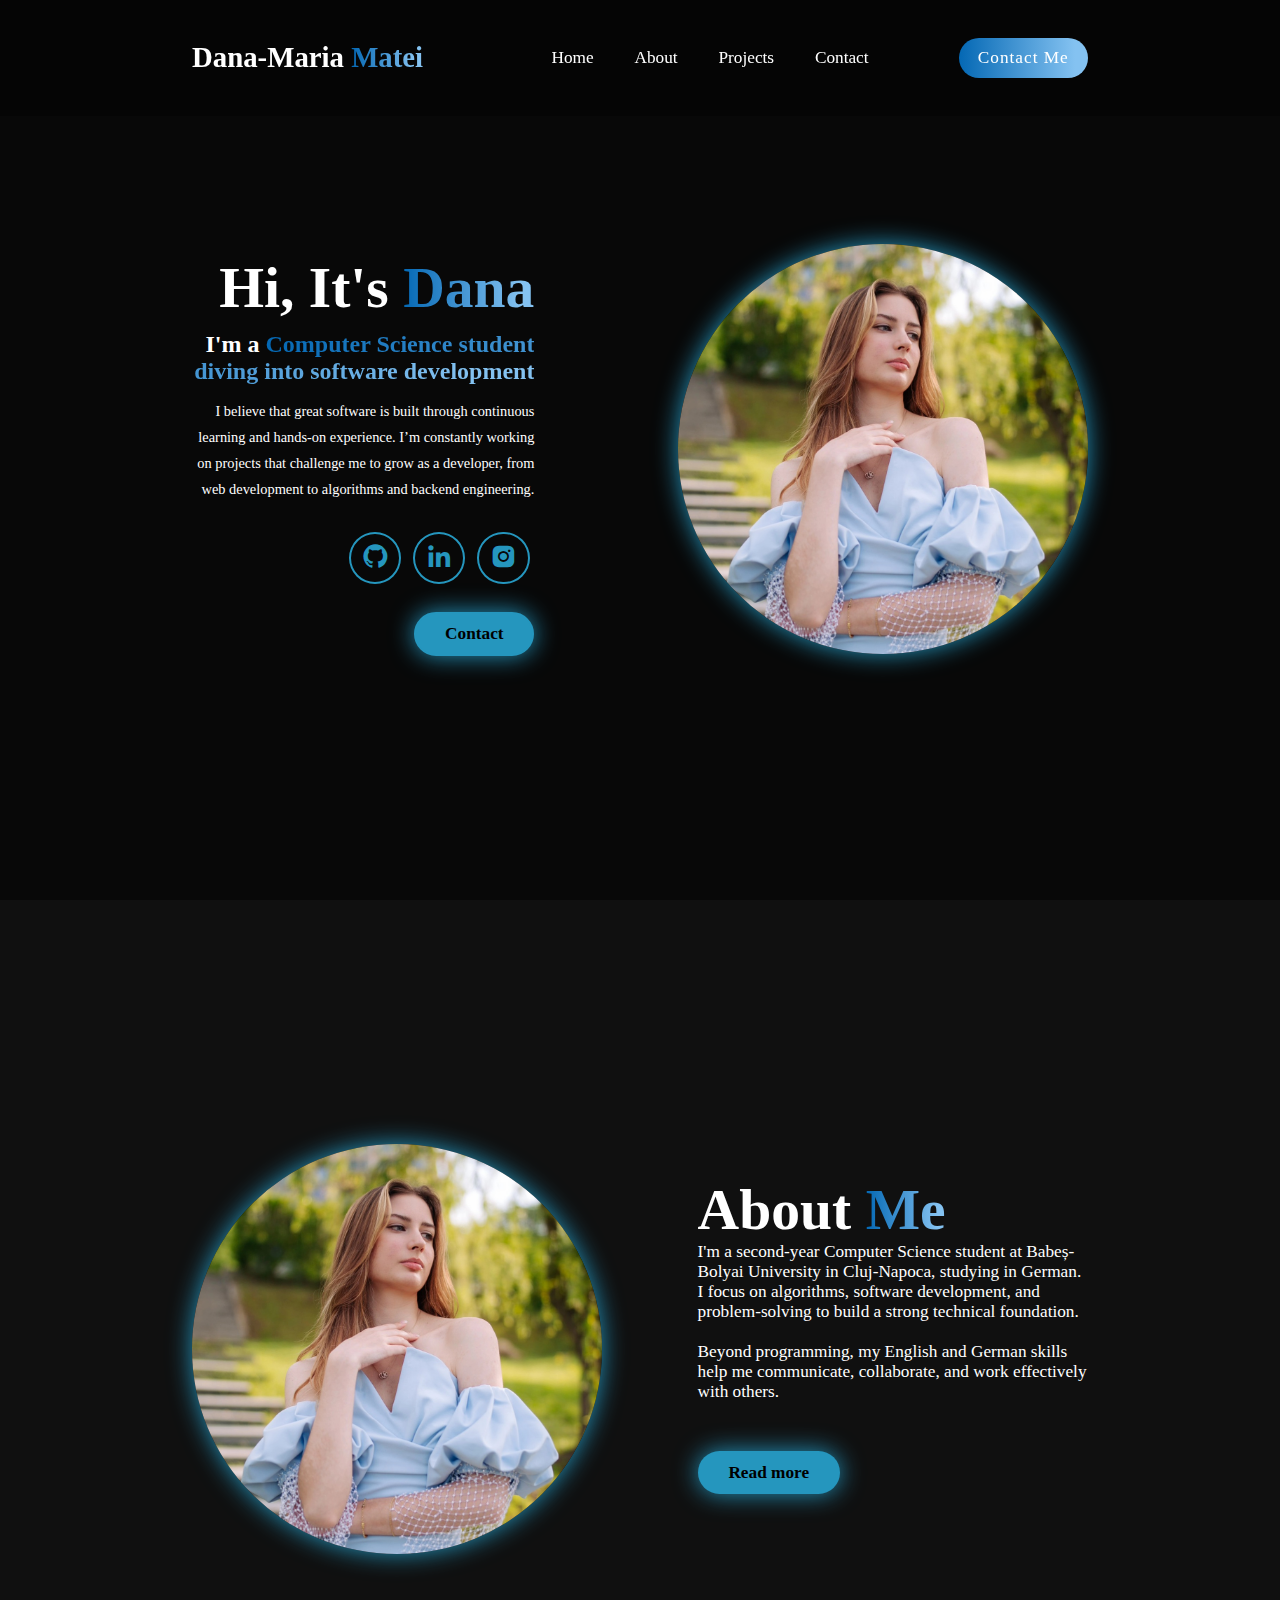
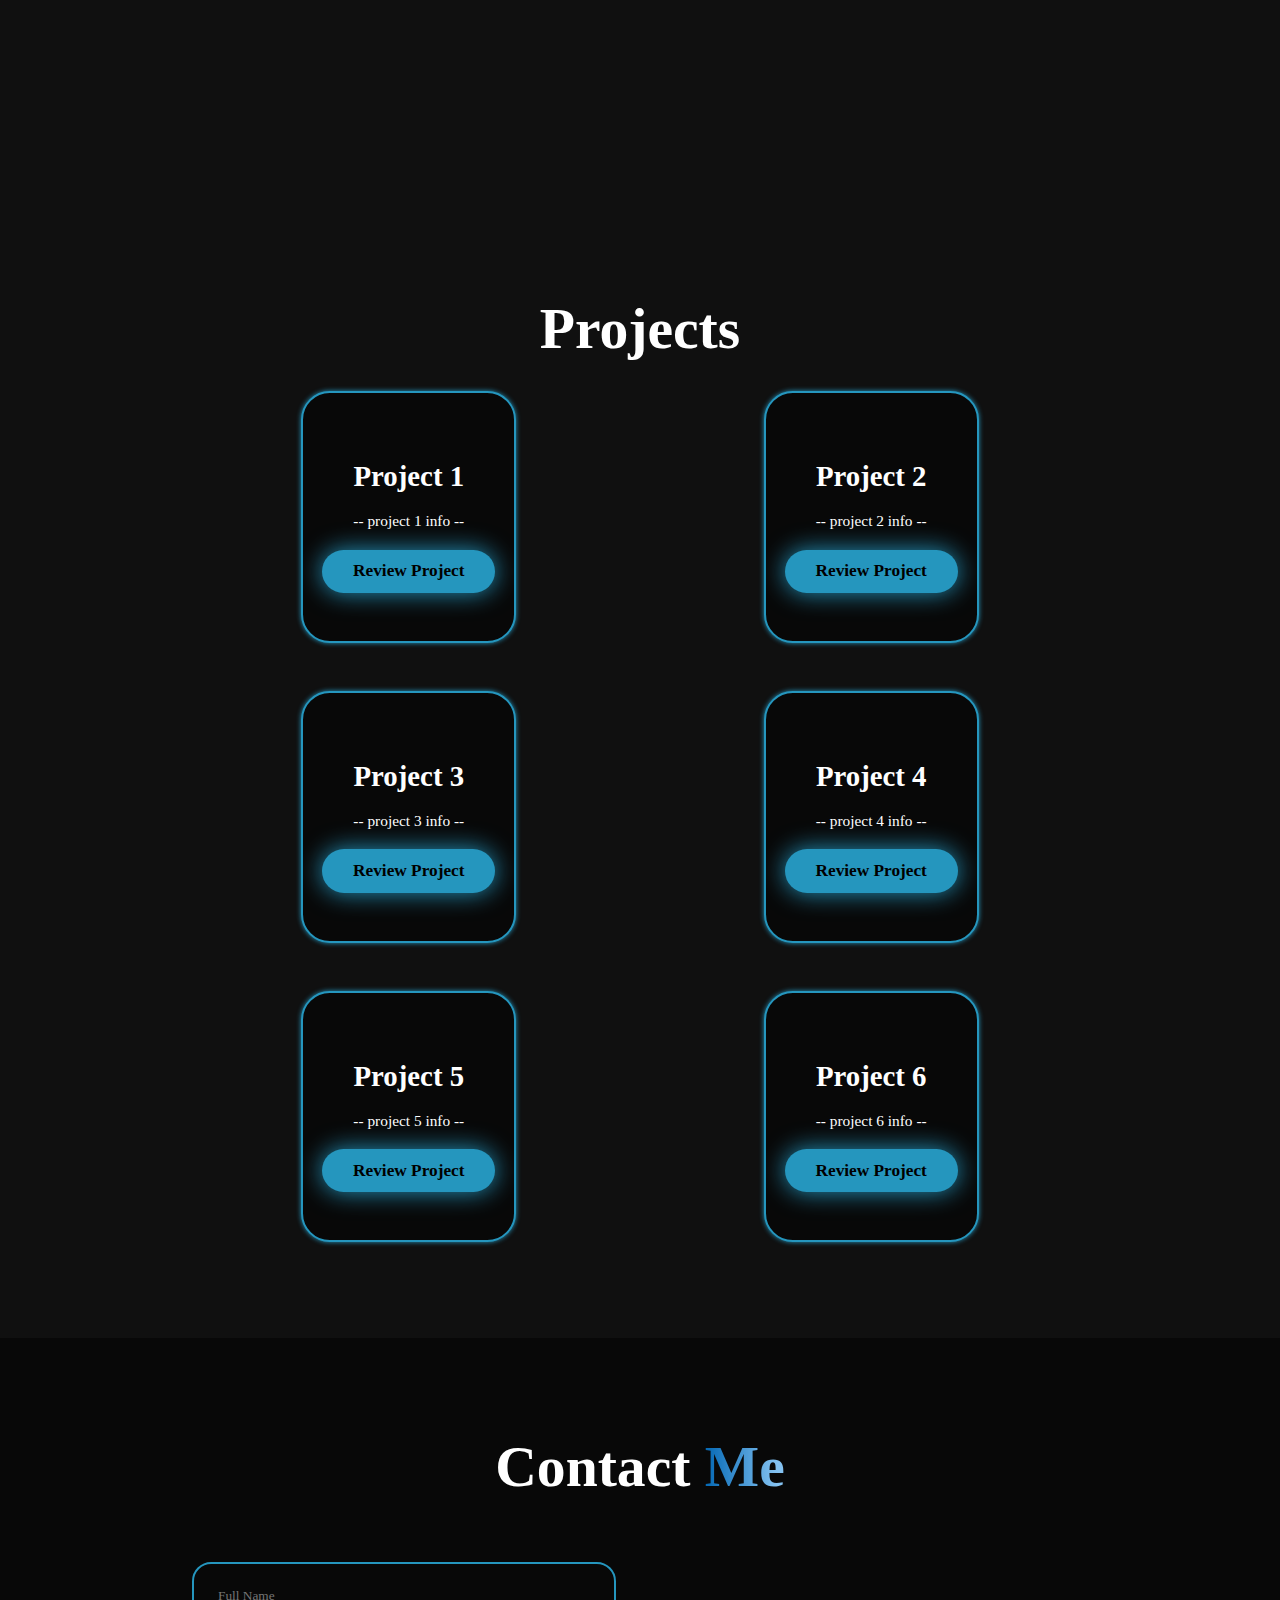
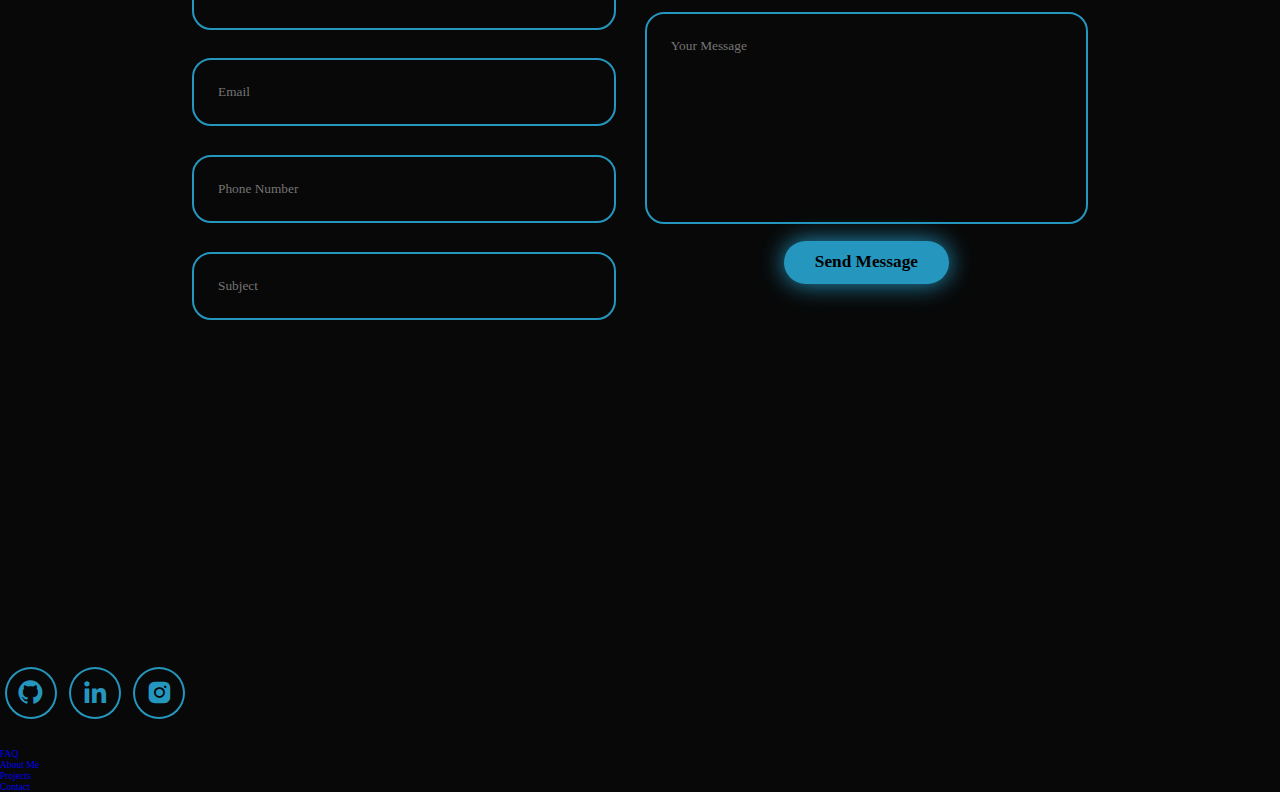
==== index.html @ f6d5cce4 "add and style contact section" ====
<!DOCTYPE html>
<html lang="en">
  <head>
    <meta charset="UTF-8" />
    <meta name="viewport" content="width=device-width, initial-scale=1.0" />
    <title>Portfolio Website</title>
    <link rel="stylesheet" href="style.css" />
    <link
      href="https://unpkg.com/boxicons@2.1.4/css/boxicons.min.css"
      rel="stylesheet"
    />
  </head>
  <body>

    <header class="header">

      <a href="#home" class="logo">
        Dana-Maria <span>Matei</span>
      </a>

      <i class="bx bx-menu" id="menu-icon"></i>

      <nav class="navbar">
        <a href="#home">Home</a>
        <a href="#about">About</a>
        <a href="#projects">Projects</a>
        <a href="#contact">Contact</a>
      </nav>

      <button class="gradient-btn">Contact Me</button>

    </header>

    <section class="home" id="home">
      <div class="home-content">
        <h1>Hi, It's <span>Dana</span></h1>
        <h3>
          I'm a <span>Computer Science student diving into software development</span>
        </h3>
        <p>I believe that great software is built through continuous learning and hands-on experience. I’m constantly working on projects that challenge me to grow as a developer, from web development to algorithms and backend engineering.</p>

        <div class="social-icons">
          <a href="#">
            <i class="bx bxl-github"></i>
          </a>
          <a href="#">
            <i class="bx bxl-linkedin"></i>
          </a>
          <a href="#">
            <i class="bx bxl-instagram-alt"></i>
          </a>
        </div>

        <div class="btn-group">
          <a href="#contact" class="btn">Contact</a>
        </div>
      </div>

      <div class="home-img">
        <img src="images/profile-pic.jpg" alt="">
      </div>

    </section>

    <section class="about" id="about">

      <div class="about-img">
        <img src="images/profile-pic.jpg" alt="">
      </div>

      <div class="about-content">
        <h2>About <span>Me</span></h2>
        <p>I'm a second-year Computer Science student at Babeș-Bolyai University in Cluj-Napoca, studying in German. I focus on algorithms, software development, and problem-solving to build a strong technical foundation.</p>

        <p>Beyond programming, my English and German skills help me communicate, collaborate, and work effectively with others.</p>

        <a href="#" class="btn">Read more</a>
      </div>

    </section>

    <section class="projects" id="projects">

      <h2 class="heading">Projects</h2>
      <div class="projects-box">

        <div class="project-card">
          <img src="images/project1.png" alt="">
          <h3>Project 1</h3>
          <p>-- project 1 info --</p>
          <div class="btn">Review Project</div>
        </div>

        <div class="project-card">
          <img src="images/project2.png" alt="">
          <h3>Project 2</h3>
          <p>-- project 2 info --</p>
          <div class="btn">Review Project</div>
        </div>

        <div class="project-card">
          <img src="images/project3.png" alt="">
          <h3>Project 3</h3>
          <p>-- project 3 info --</p>
          <div class="btn">Review Project</div>
        </div>

        <div class="project-card">
          <img src="images/project4.png" alt="">
          <h3>Project 4</h3>
          <p>-- project 4 info --</p>
          <div class="btn">Review Project</div>
        </div>

        <div class="project-card">
          <img src="images/project5.png" alt="">
          <h3>Project 5</h3>
          <p>-- project 5 info --</p>
          <div class="btn">Review Project</div>
        </div>

        <div class="project-card">
          <img src="images/project6.png" alt="">
          <h3>Project 6</h3>
          <p>-- project 6 info --</p>
          <div class="btn">Review Project</div>
        </div>

      </div>
    </section>

    <section class="contact" id="contact">
      <h2 class="heading">Contact <span>Me</span></h2>
      
      <form action="#">

        <div class="input-group-1">

          <div class="input-box">
            <input type="text" placeholder="Full Name">
            <input type="email" placeholder="Email">
          </div>

          <div class="input-box">
            <input type="number" placeholder="Phone Number">
            <input type="text" placeholder="Subject">
          </div>
        </div>

        <div class="input-group-2">
          <textarea name="" id="" placeholder="Your Message" cols="30" rows="10"></textarea>
          <input type="submit" value="Send Message" class="btn">
        </div>

      </form>
    </section>

    <footer class="footer">
      <div class="social-icons">
        <a href="#">
          <i class="bx bxl-github"></i>
        </a>
        <a href="#">
          <i class="bx bxl-linkedin"></i>
        </a>
        <a href="#">
          <i class="bx bxl-instagram-alt"></i>
        </a>
      </div>

      <ul class="list">
        <li>
          <a href="#">FAQ</a>
        </li>
        <li>
          <a href="#about">About Me</a>
        </li>
        <li>
          <a href="#projects">Projects</a>
        </li>
        <li>
          <a href="#contact">Contact</a>
        </li>
      </ul>
    </footer>

    <script src="script.js"></script>
  </body>
</html>
---- style.css ----
* {
  margin: 0;
  padding: 0;
  box-sizing: border-box;
  text-decoration: none;
  scroll-behavior: smooth;
  font-family: "Poppins";
}
:root {
  --bg-color: #080808;
  --second-bg-color: #101010;
  --text-color: white;
  --main-color: #2596be;
}
html {
  font-size: 60%;
  overflow-x: hidden;
}
body{
  background: var(--bg-color);
  color: var(--text-color);
}
.header{
  position: fixed;
  width: 100%;
  top: 0;
  left: 0;
  padding: 4rem 15%;
  background-color: rgba(0, 0, 0, 0.3);
  backdrop-filter: blur(10px);
  display: flex;
  justify-content: space-between;
  align-items: center;
  z-index: 1000;
}
#menu-icon{
  font-size: 3.5rem;
  color: var(--main-color);
  display: none;
}
.logo{
  font-size: 3rem;
  color: var(--text-color);
  font-weight: 800;
  cursor: pointer;
  transition: 0.3 ease-in-out;
}
.logo:hover{
  transform: scale(1.1);
}
span{
  background: linear-gradient(
    270deg,
    #84c2f1 10%,
    #0468b4 100%
  );
  background-clip: text;
  color: transparent;
}
.navbar a{
  font-size: 1.8rem;
  color: var(--text-color);
  margin-left: 4rem;
  font-weight: 500;
  transition: 0.3 ease-in-out;
  border-bottom: 3px solid transparent;
}
.navbar a:hover{
  color: var(--main-color);
  border-bottom: 3px solid var(--main-color);
}
.gradient-btn{
  font-size: 1.8rem;
  padding: 1rem 2rem;
  border-radius: 3rem;
  background: linear-gradient(
    270deg,
    #84c2f1 10%,
    #0468b4 100%
  );
  letter-spacing: 1px;
  cursor: pointer;
  transition: 0.3 ease-in-out;
  color: white;
  border: none;
  text-wrap: nowrap;
}
.gradient-btn:hover{
  transform: scale(1.05);
}

section{
  min-height: 100vh;
  padding: 10rem 15%;
}
.home{
  display: flex;
  align-items: center;
  justify-content: center;
  gap: 15rem;
}
.home-content{
  display: flex;
  flex-direction: column;
  align-items: flex-end;
  text-align: right;
}
.home-content h1{
  font-size: 6rem;
  font-weight: 700;
  margin-top: 1.5rem;
  line-height: 1;
}
.home-content h3{
  margin: 1.5rem 0;
  font-size: 2.5rem;
}
.home-content p{
  font-size: 1.5rem;
  font-weight: 500;
  line-height: 1.8;
}
.home-img img{
  width: 32vw;
  border-radius: 50%;
  box-shadow: 0 0 25px var(--main-color);
  transition: 0.4s ease-in-out;
}
.home-img img:hover{
  box-shadow: 0 0 25px var(--main-color),
              0 0 50px var(--main-color),
              0 0 100px var(--main-color);
}
.social-icons a{
  display: inline-flex;
  justify-content: center;
  align-items: center;
  font-size: 3rem;
  padding: 1rem;
  background: transparent;
  border: 2px solid var(--main-color);
  border-radius: 50%;
  color: var(--main-color);
  margin: 3rem 0.5rem;
  transition: 0.3s ease-in-out;
}
.social-icons a:hover{
  color: var(--text-color);
  background-color: var(--main-color);
  transform: scale(1.2)translateY(-5px);
  box-shadow: 0 0 25px var(--main-color);
}
.btn-group{
  display: flex;
  gap: 1.5rem;
}
.btn{
  display: inline-block;
  padding: 1rem 3rem;
  background-color: var(--main-color);
  box-shadow: 0 0 25px var(--main-color);
  border-radius: 3rem;
  font-size: 1.8rem;
  color: black;
  border: 2px solid transparent;
  font-weight: 600;
  transition: 0.3s ease-in-out;
}
.btn:hover{
  transform: scale(1.05);
  box-shadow: 0 0 25px var(--main-color),
              0 0 50px var(--main-color);
}
.btn-group a:nth-of-type(1){
  background-color: black;
  color: var(--main-color);
  border: 2px solid var(--main-color);
  box-shadow: 0 0 25px transparent;
}
.btn-group a:nth-of-type(1){
  box-shadow: 0 0 25px var(--main-color);
  background-color: var(--main-color);
  color: black;
}

.about{
  display: flex;
  justify-content: center;
  align-items: center;
  gap: 10rem;
  background: var(--second-bg-color);
}
.about-img img{
  width: 32vw;
  border-radius: 50%;
  box-shadow: 0 0 25px var(--main-color);
  transition: 0.4s ease-in-out;
}
.about-img img:hover{
  box-shadow: 0 0 25px var(--main-color),
              0 0 50px var(--main-color),
              0 0 100px var(--main-color);
}
.about-content h2{
  font-size: 6rem;
  text-align: left;
}
.about-content p{
  font-size: 1.8rem;
  margin-bottom: 20px;
}
.about-content .btn{
  margin: 3rem 0;
}

::-webkit-scrollbar{
  width: 20px;
}

::-webkit-scrollbar-thumb{
  background-color: var(--main-color);
}

::-webkit-scrollbar-track{
  background-color: var(--bg-color);
}

.projects{
  background-color: var(--second-bg-color);
}
.projects-box{
  display: grid;
  grid-template-columns: repeat(auto-fit, minmax(350px, 1fr));
  place-items: center;
  gap: 3rem;
  row-gap: 5rem;
}
.project-card{
  display: flex;
  flex-direction: column;
  align-items: center;
  justify-content: center;
  text-align: center;
  background-color: var(--bg-color);
  border: 2px solid var(--main-color);
  border-radius: 3rem;
  gap: 2rem;
  padding: 5rem 2rem;
  overflow: hidden;
  cursor: pointer;
  box-shadow: 0 0 5px var(--main-color);
  transition: 0.3s ease;
}
.project-card:hover{
  box-shadow: 0 0 25px var(--main-color),
              0 0 50px var(--main-color);
  transform: scale(1.02);
}
.project-card img{
  max-width: 300px;
  border-radius: 2rem;
  object-fit: cover;
}
.project-card h3{
  font-size: 3rem;
}
.project-card p{
  font-size: 1.6rem;
}
.heading{
  font-size: 6rem;
  text-align: center;
  margin-bottom: 30px;
}

.contact{
  background-color: var(--bg-color);
}
.contact h2{
  margin-bottom: 3rem;
  color: var(--text-color);
}
.contact form{
  display: flex;
  align-items: center;
  justify-content: center;
  gap: 3rem;
  margin: 5rem 0;
  text-align: center;
}
.contact form .input-box input,
.contact form textarea{
  width: 100%;
  padding: 2.5rem;
  font-size: 1.8;
  color: var(--text-color);
  background-color: var(--bg-color);
  border-radius: 2rem;
  border: 2px solid var(--main-color);
  margin: 1.5rem 0;
  resize: none;
}
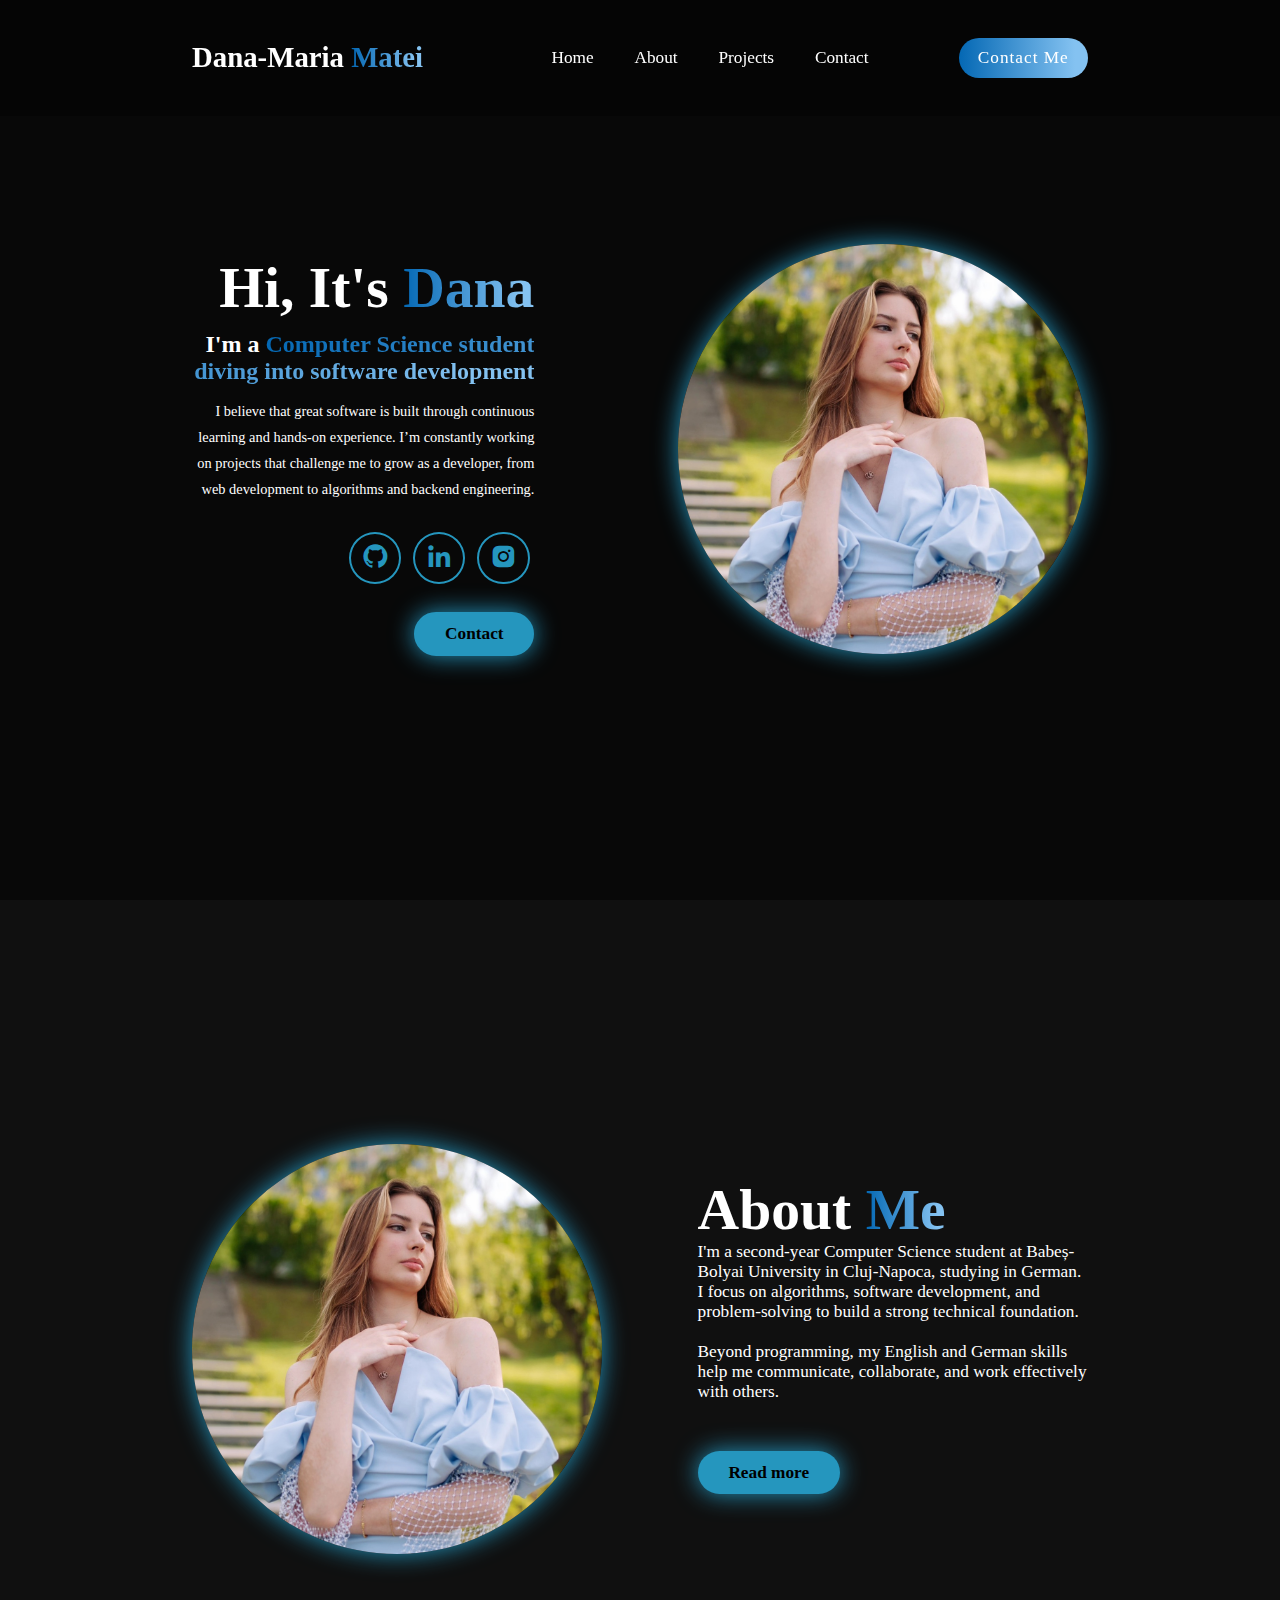
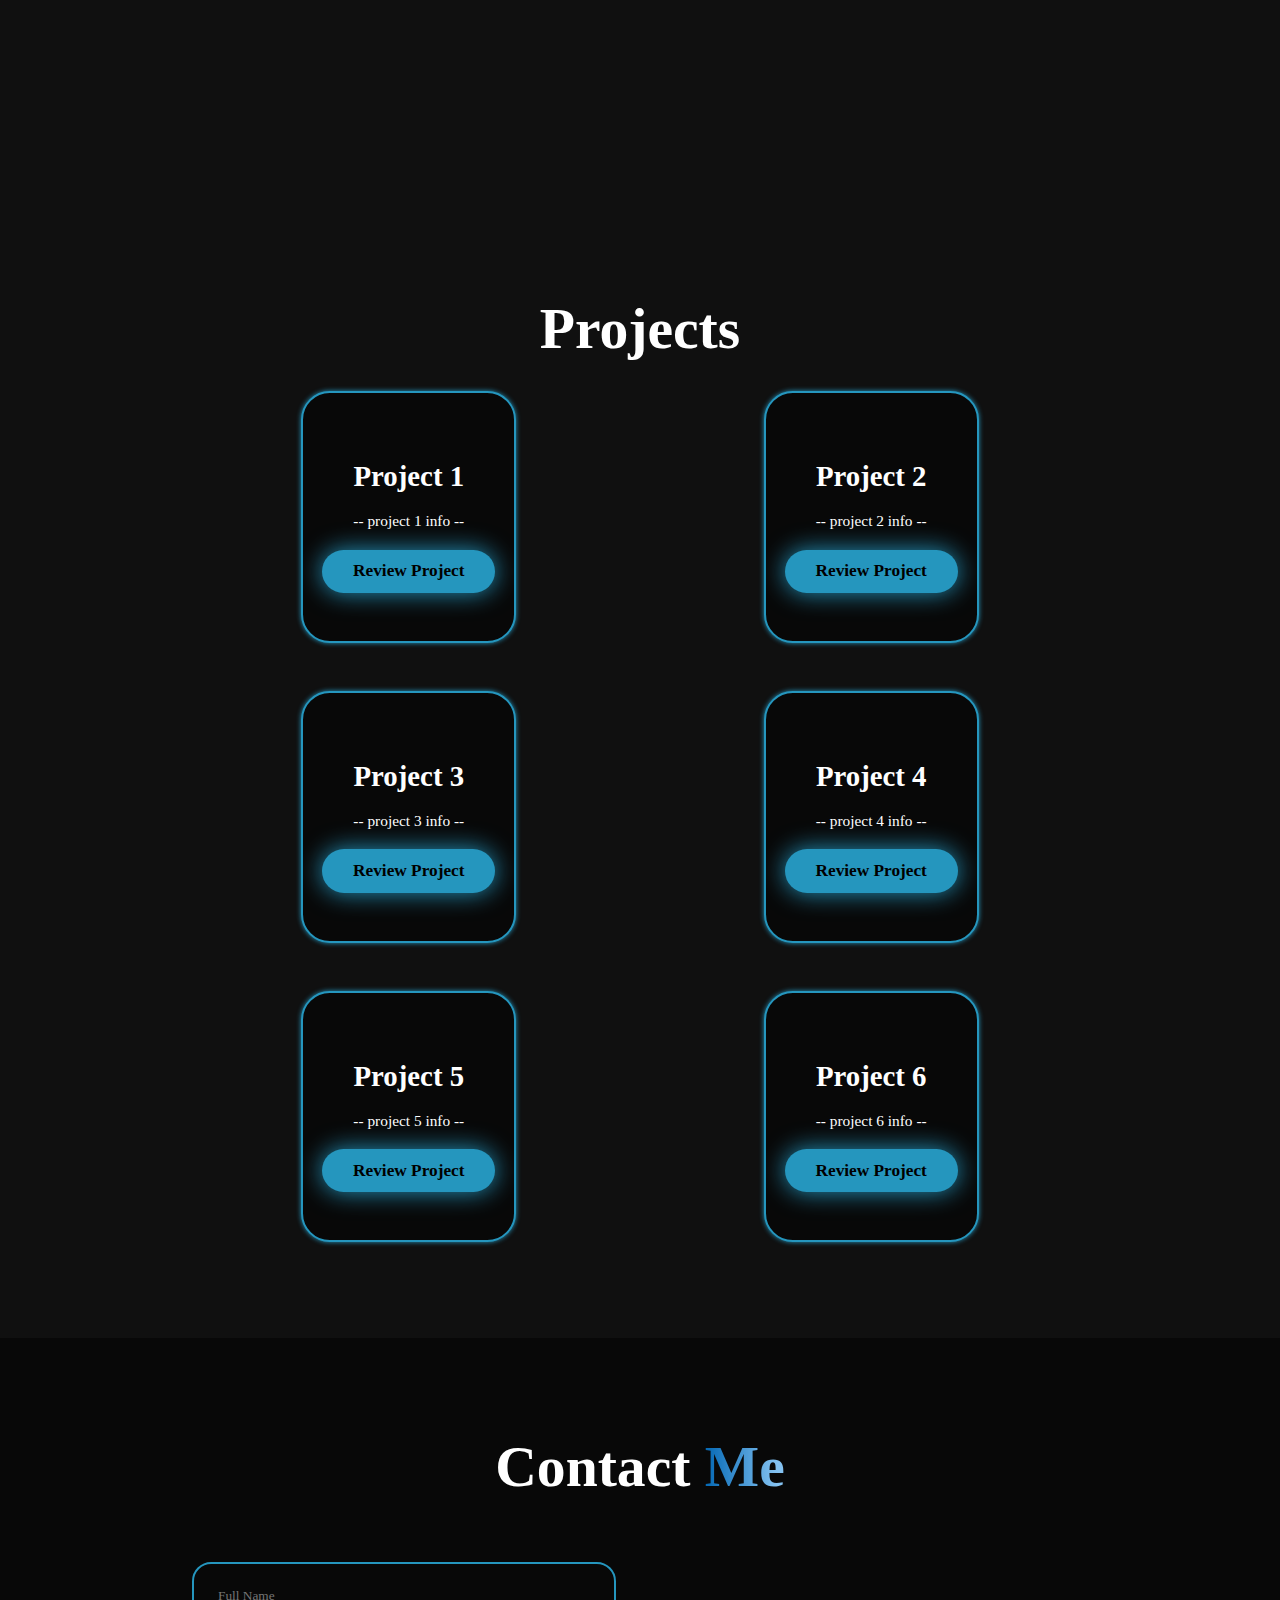
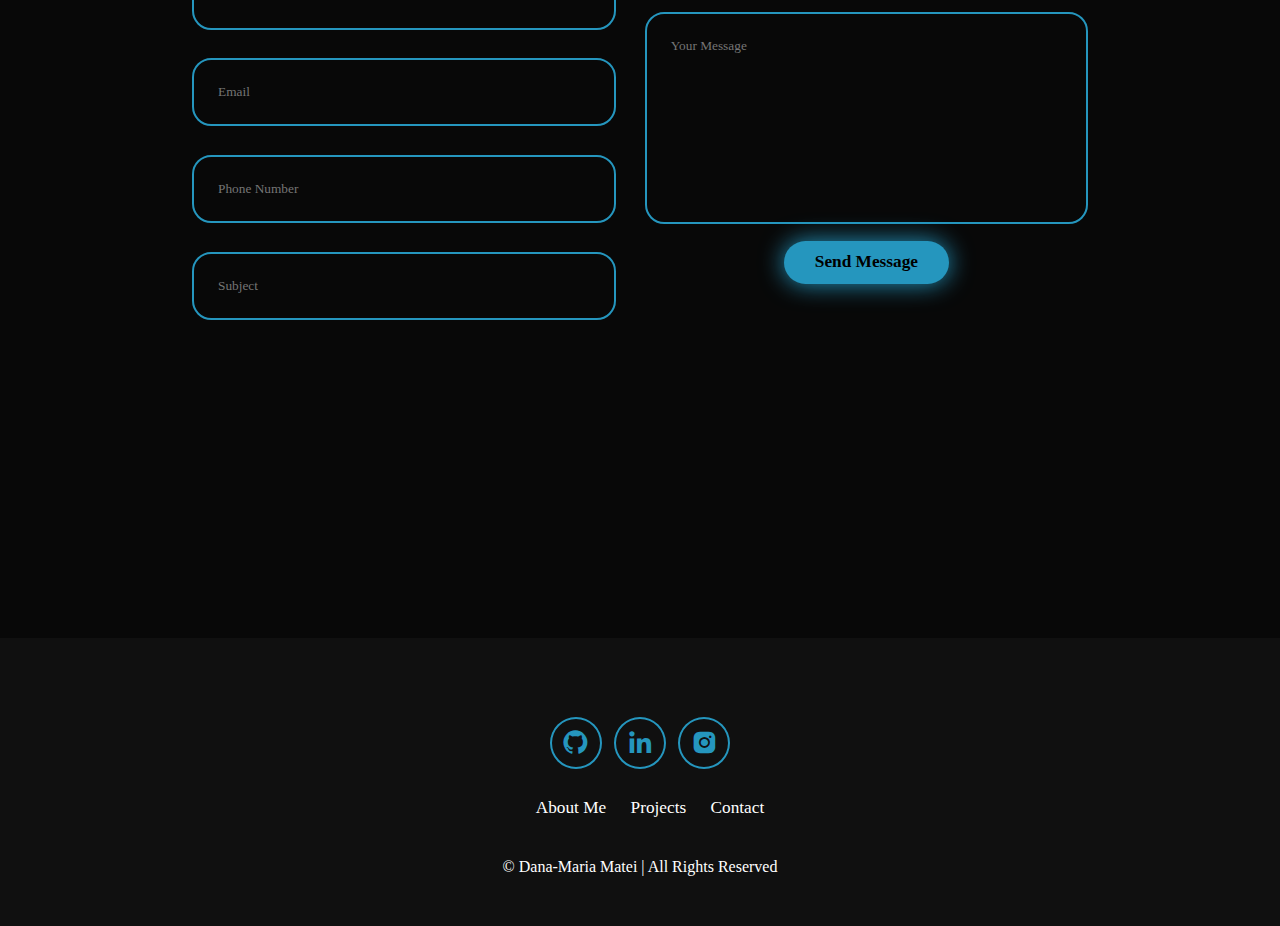
==== commit ac2fdea4: "style footer" ====
--- a/index.html
+++ b/index.html
@@ -170,9 +170,6 @@
 
       <ul class="list">
         <li>
-          <a href="#">FAQ</a>
-        </li>
-        <li>
           <a href="#about">About Me</a>
         </li>
         <li>
@@ -182,6 +179,10 @@
           <a href="#contact">Contact</a>
         </li>
       </ul>
+
+      <p class="copyright">
+        © Dana-Maria Matei | All Rights Reserved
+      </p>
     </footer>
 
     <script src="script.js"></script>
--- a/style.css
+++ b/style.css
@@ -299,4 +299,33 @@
   border: 2px solid var(--main-color);
   margin: 1.5rem 0;
   resize: none;
+}
+
+.footer{
+  background-color: var(--second-bg-color);
+  padding: 50px 0;
+}
+.footer .social-icons{
+  text-align: center;
+}
+.footer ul{
+  text-align: center;
+  font-size: 1.8rem;
+}
+.footer ul li{
+  display: inline-block;
+  margin-left: 20px;
+}
+.footer ul li a{
+  color: white;
+  border-bottom: 3px solid transparent;
+  transition: 0.3s ease-in-out;
+}
+.footer ul li a:hover{
+  border-bottom: 3px solid var(--main-color);
+}
+.footer .copyright{
+  text-align: center;
+  margin-top: 40px;
+  font-size: 16px;
 }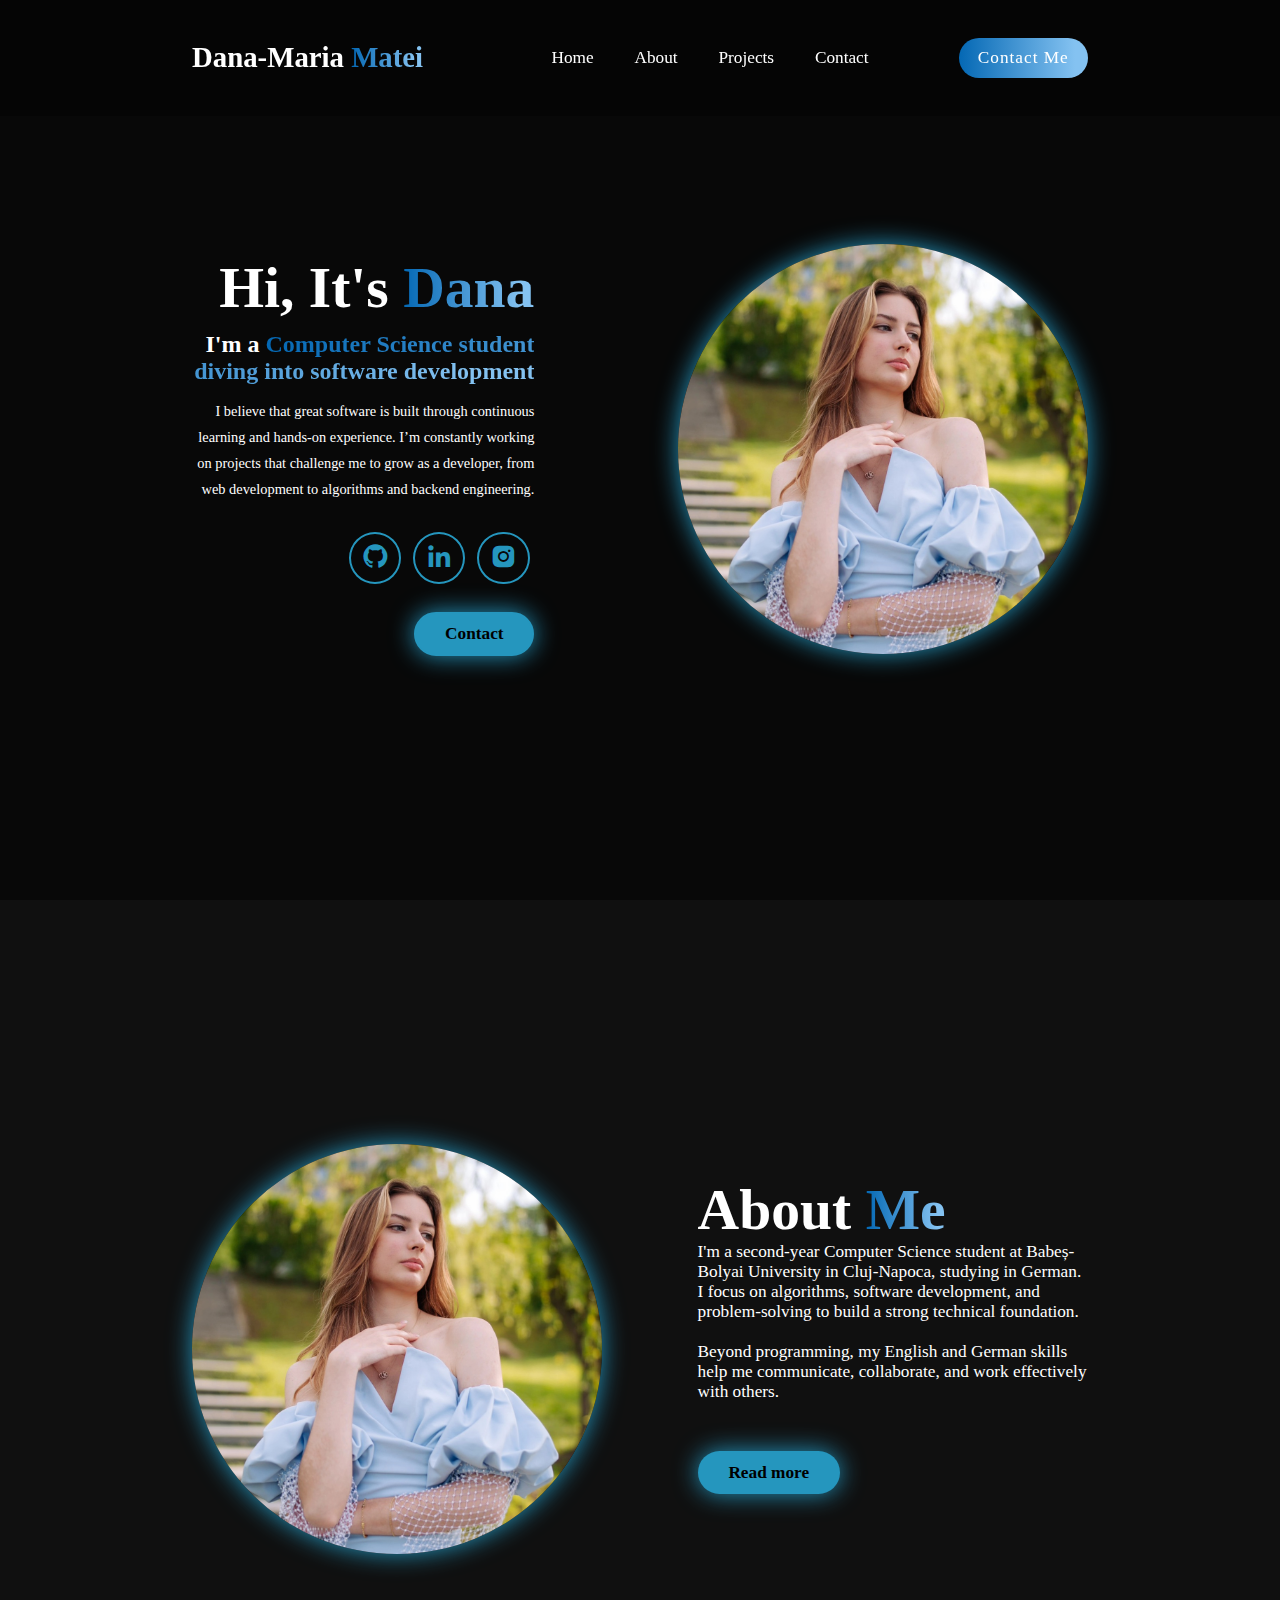
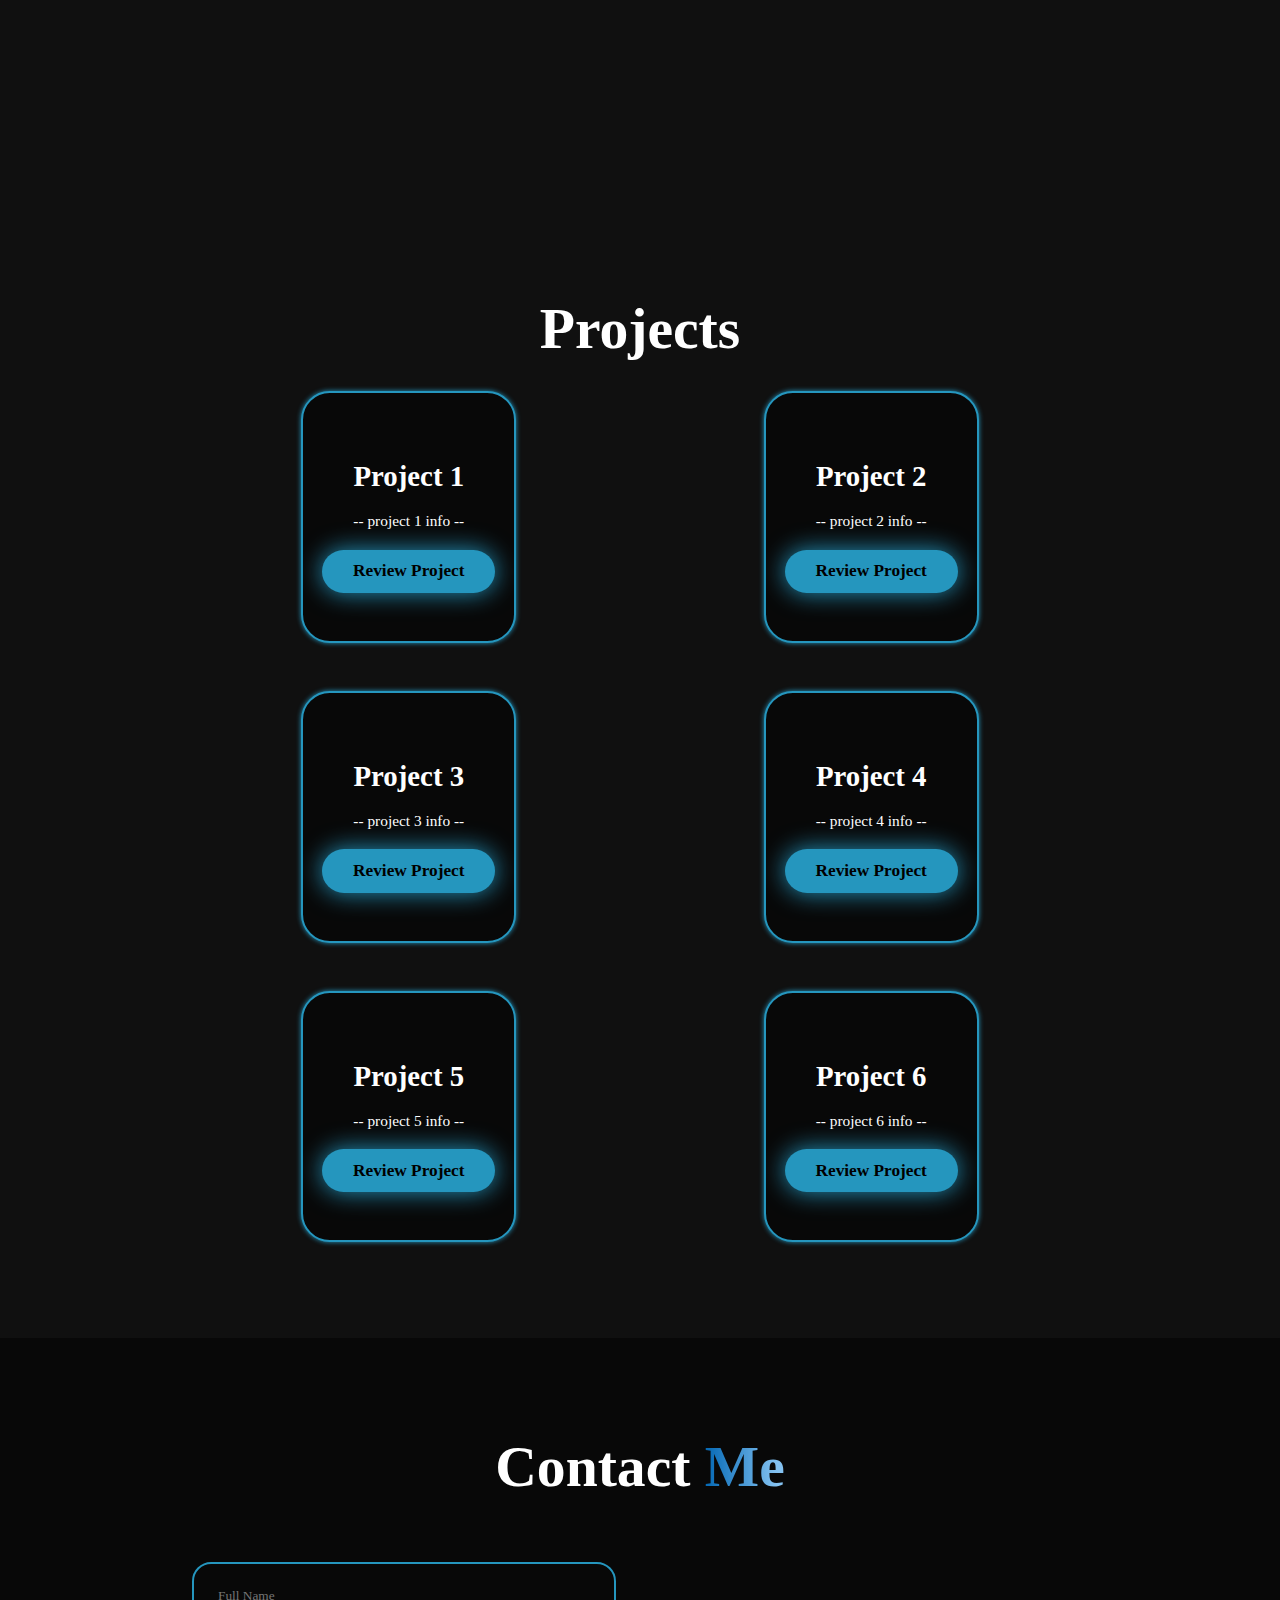
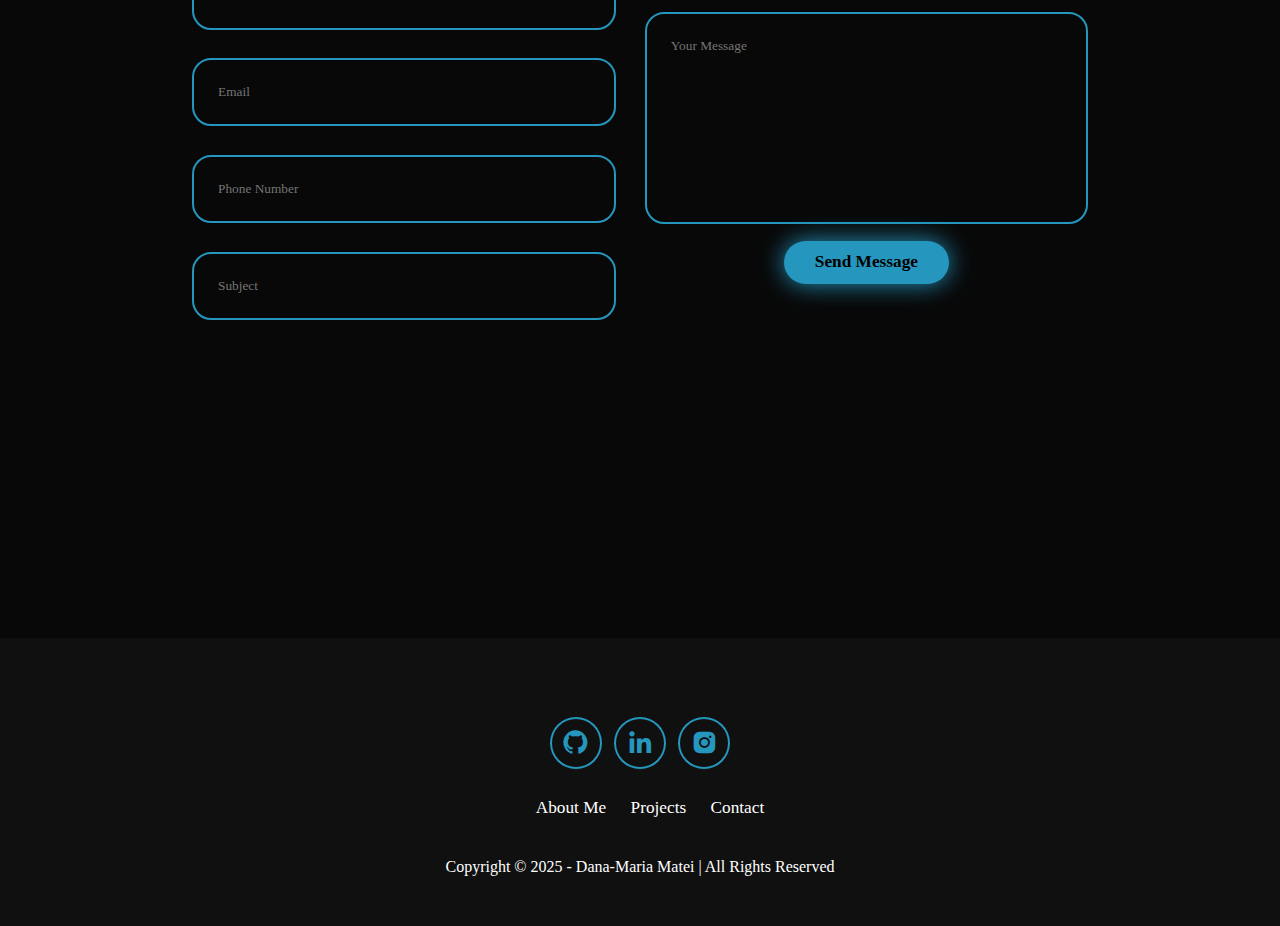
==== commit a0dceefa: "Create responsiveness" ====
--- a/index.html
+++ b/index.html
@@ -181,7 +181,7 @@
       </ul>
 
       <p class="copyright">
-        © Dana-Maria Matei | All Rights Reserved
+        Copyright © 2025 - Dana-Maria Matei | All Rights Reserved
       </p>
     </footer>
 
--- a/style.css
+++ b/style.css
@@ -328,4 +328,60 @@
   text-align: center;
   margin-top: 40px;
   font-size: 16px;
+}
+
+@media(max-width:128px){
+  #menu-icon{
+    display: block;
+  }
+  .navbar{
+    position: absolute;
+    top: 100%;
+    right: 0;
+    width: 50%;
+    padding: 1rem 3rem;
+    background: rgba(0, 0, 0, 0.8);
+    border-bottom-left-radius: 2rem;
+    border-left: 2px solid var(--main-color);
+    border-bottom: 2px solid var(--main-color);
+    display: none;
+  }
+  .navbar a{
+    display: block;
+    font-size: 2rem;
+    margin: 3rem 0;
+    color: car(--text-color);
+  }
+  .navbar.active{
+    display: block;
+  }
+  .gradient-btn{
+    display: none;
+  }
+  .home{
+    flex-direction: column-reverse;
+    margin: 5rem 0;
+    gap: 5rem;
+  }
+  .home-content{
+    align-items: center;
+    text-align: center;
+  }
+  .home-img img{
+    width: 56vw;
+  }
+  .about{
+    flex-direction: column-reverse;
+    text-align: center;
+  }
+  .abouth2{
+    text-align: center;
+    margin: 2rem 0;
+  }
+  .about img{
+    width: 52vw;
+  }
+  .contact form{
+    flex-direction: column;
+  }
 }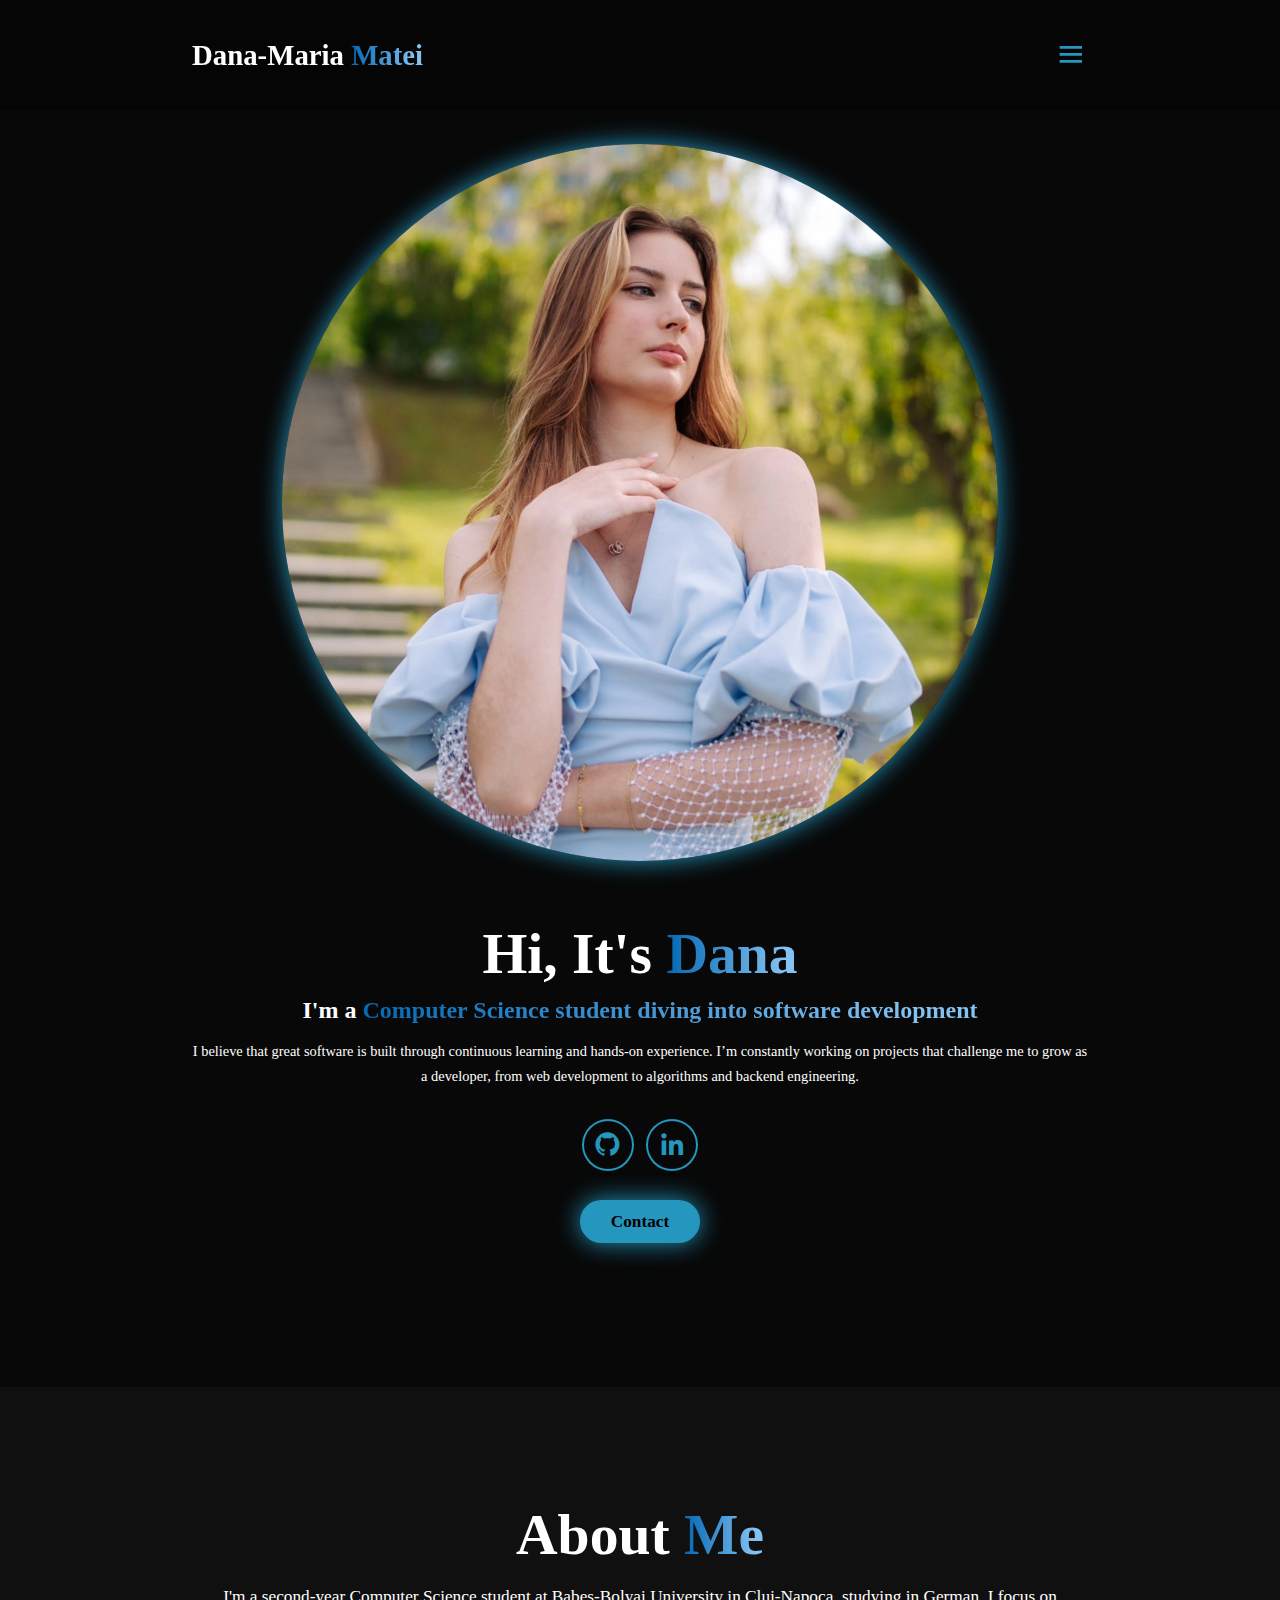
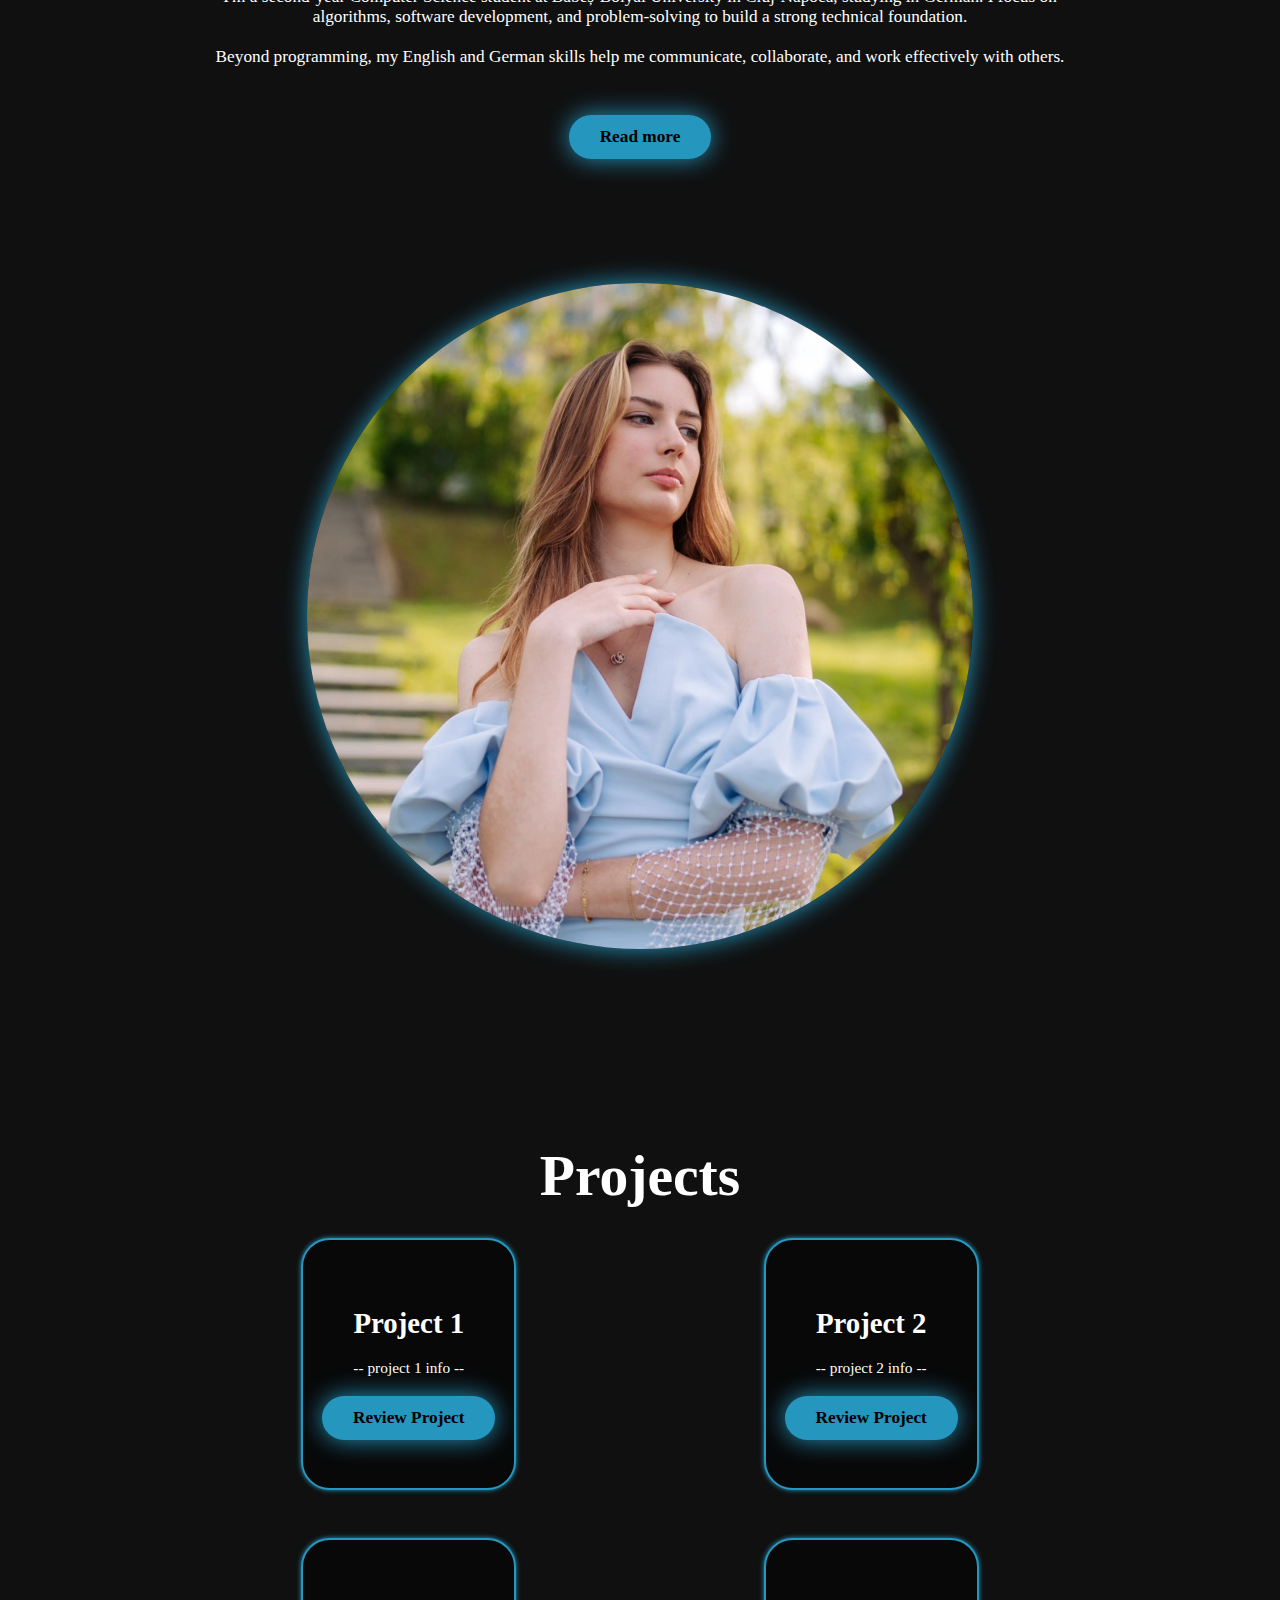
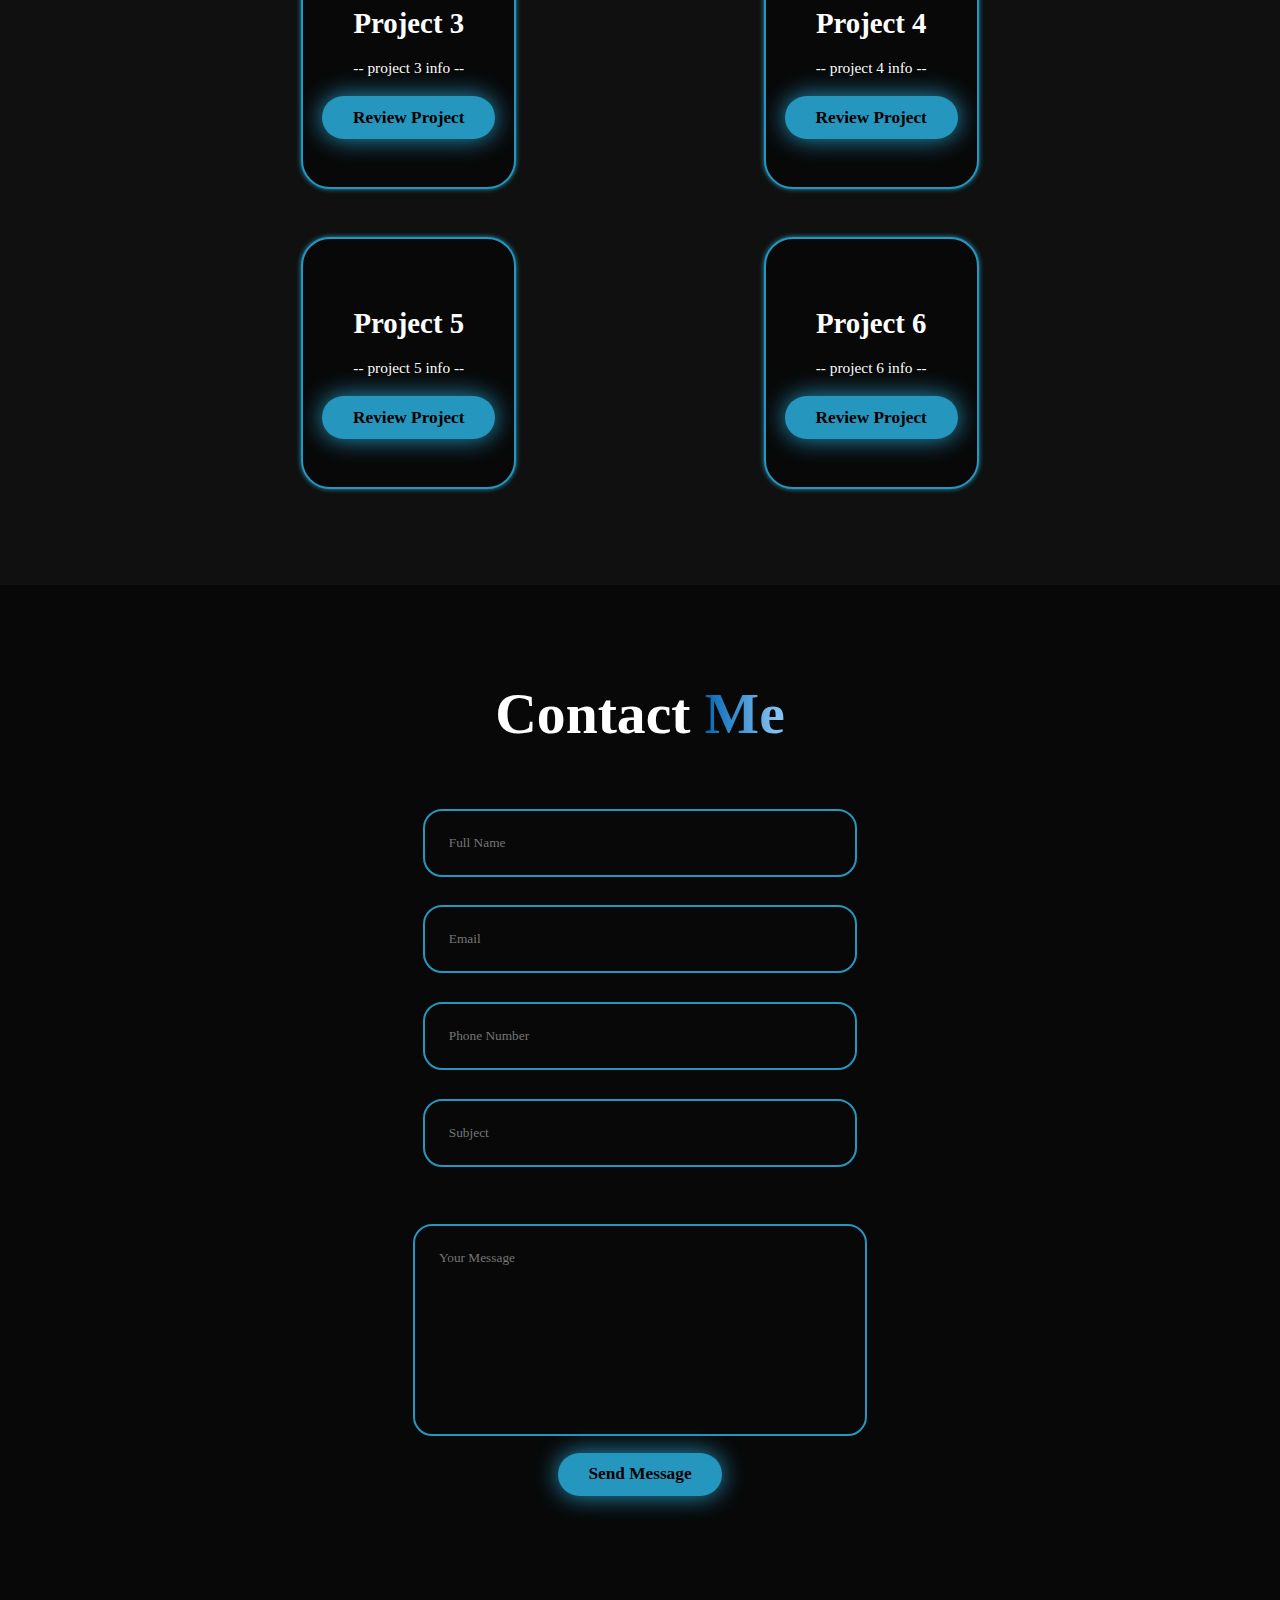
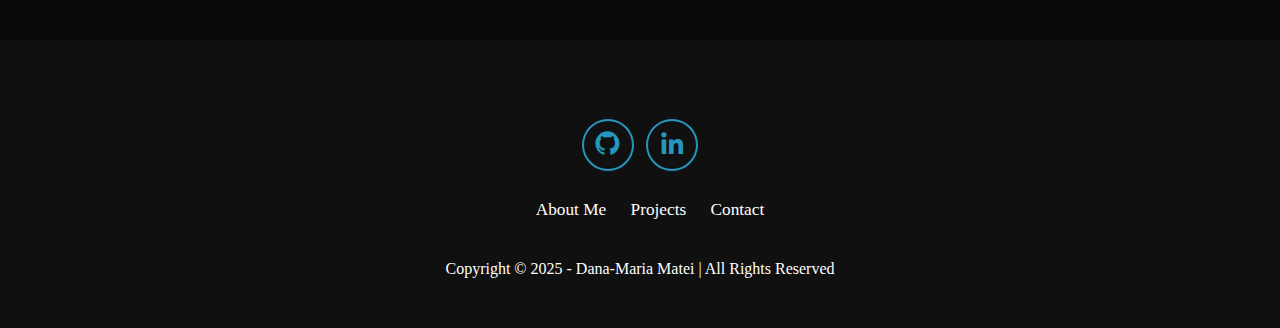
==== commit 7af0404b: "Handle action at contact section - send mail via formspree" ====
--- a/index.html
+++ b/index.html
@@ -27,8 +27,6 @@
         <a href="#contact">Contact</a>
       </nav>
 
-      <button class="gradient-btn">Contact Me</button>
-
     </header>
 
     <section class="home" id="home">
@@ -40,14 +38,11 @@
         <p>I believe that great software is built through continuous learning and hands-on experience. I’m constantly working on projects that challenge me to grow as a developer, from web development to algorithms and backend engineering.</p>
 
         <div class="social-icons">
-          <a href="#">
+          <a href="https://github.com/Danamat07" target="_blank">
             <i class="bx bxl-github"></i>
           </a>
-          <a href="#">
+          <a href="https://www.linkedin.com/in/dana-maria-matei-b17282310/" target="_blank">
             <i class="bx bxl-linkedin"></i>
-          </a>
-          <a href="#">
-            <i class="bx bxl-instagram-alt"></i>
           </a>
         </div>
 
@@ -132,27 +127,25 @@
     <section class="contact" id="contact">
       <h2 class="heading">Contact <span>Me</span></h2>
       
-      <form action="#">
-
+      <form id="contact-form" action="https://formspree.io/f/mblgkyde" method="POST">
         <div class="input-group-1">
-
-          <div class="input-box">
-            <input type="text" placeholder="Full Name">
-            <input type="email" placeholder="Email">
-          </div>
-
-          <div class="input-box">
-            <input type="number" placeholder="Phone Number">
-            <input type="text" placeholder="Subject">
-          </div>
+            <div class="input-box">
+                <input type="text" name="name" placeholder="Full Name" required>
+                <input type="email" name="email" placeholder="Email" required>
+            </div>
+            <div class="input-box">
+                <input type="number" name="phone" placeholder="Phone Number" required>
+                <input type="text" name="subject" placeholder="Subject" required>
+            </div>
         </div>
-
         <div class="input-group-2">
-          <textarea name="" id="" placeholder="Your Message" cols="30" rows="10"></textarea>
-          <input type="submit" value="Send Message" class="btn">
+            <textarea name="message" placeholder="Your Message" cols="30" rows="10" required></textarea>
+            <input type="submit" value="Send Message" class="btn">
         </div>
-
-      </form>
+    </form>
+    
+    <script src="script.js"></script>
+    
     </section>
 
     <footer class="footer">
@@ -162,9 +155,6 @@
         </a>
         <a href="#">
           <i class="bx bxl-linkedin"></i>
-        </a>
-        <a href="#">
-          <i class="bx bxl-instagram-alt"></i>
         </a>
       </div>
 
--- a/style.css
+++ b/style.css
@@ -330,7 +330,7 @@
   font-size: 16px;
 }
 
-@media(max-width:128px){
+@media(max-width:1280px){
   #menu-icon{
     display: block;
   }
@@ -374,7 +374,7 @@
     flex-direction: column-reverse;
     text-align: center;
   }
-  .abouth2{
+  .about h2{
     text-align: center;
     margin: 2rem 0;
   }
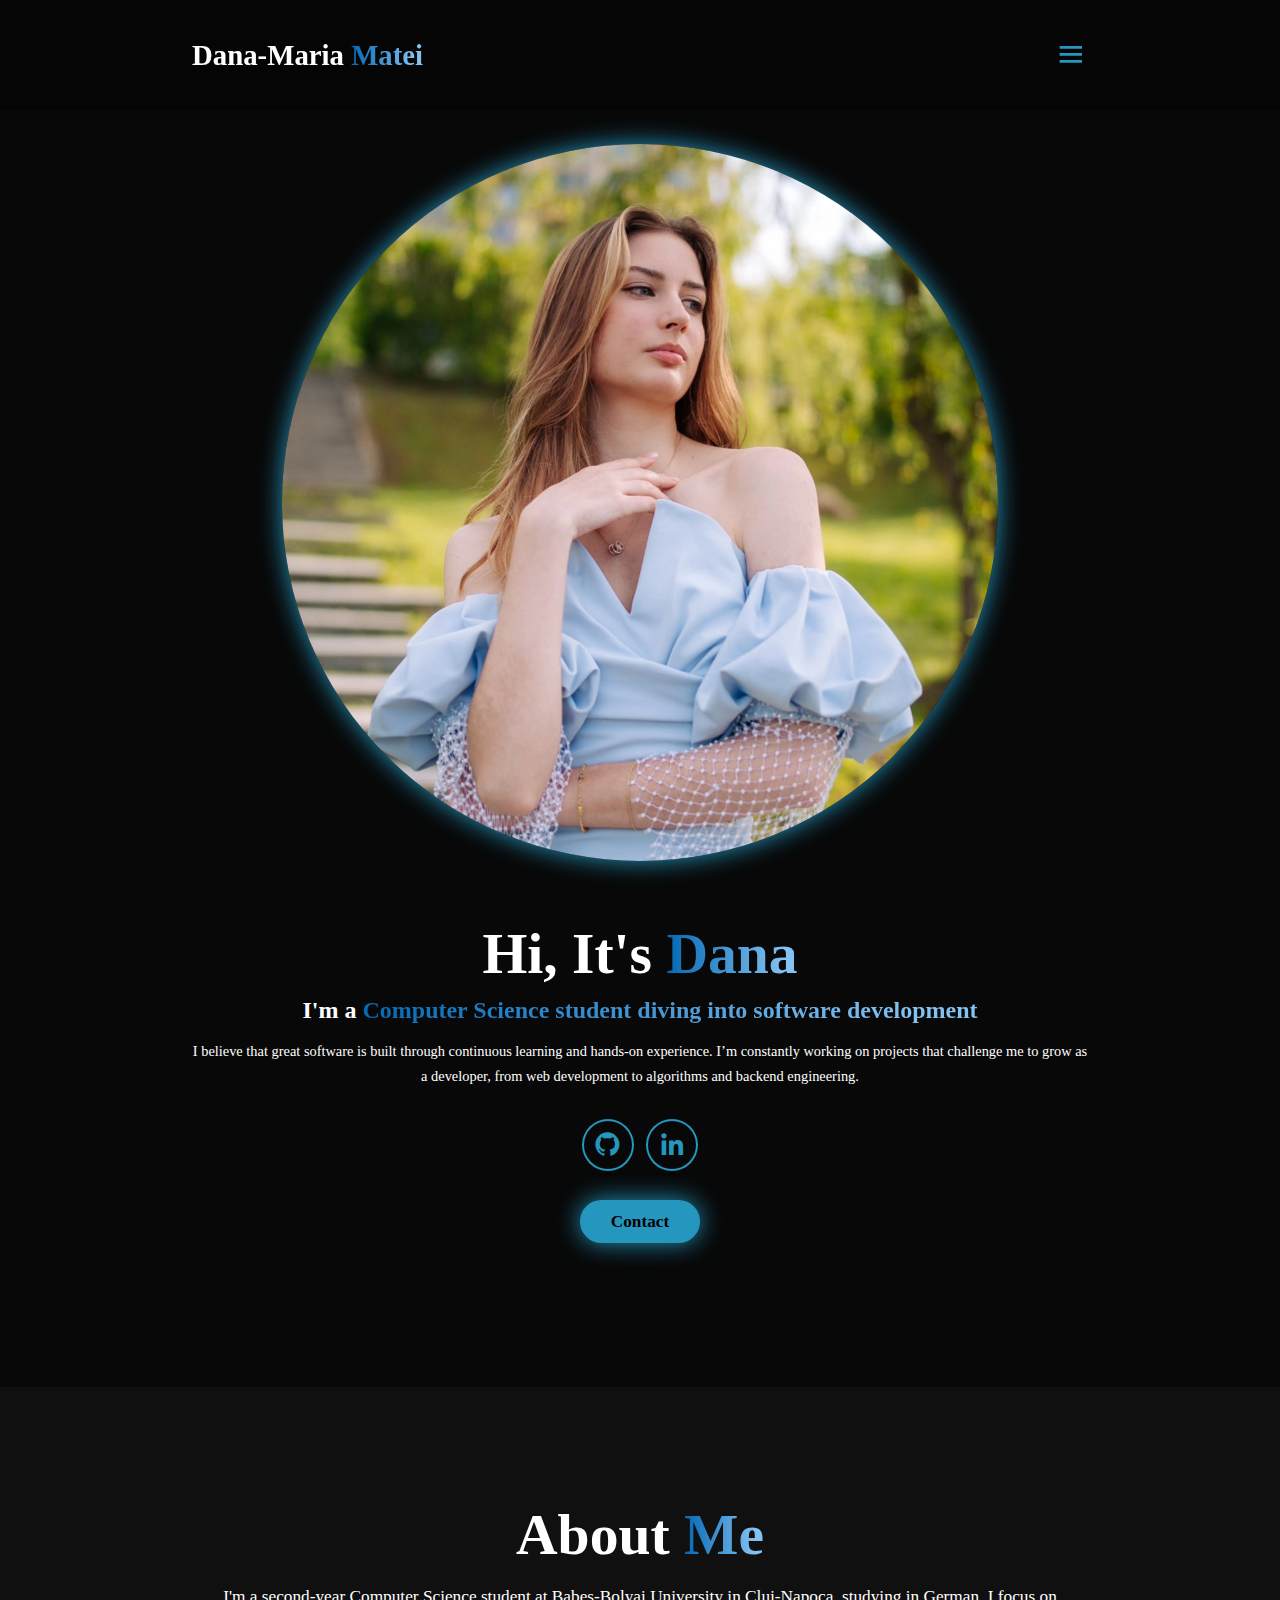
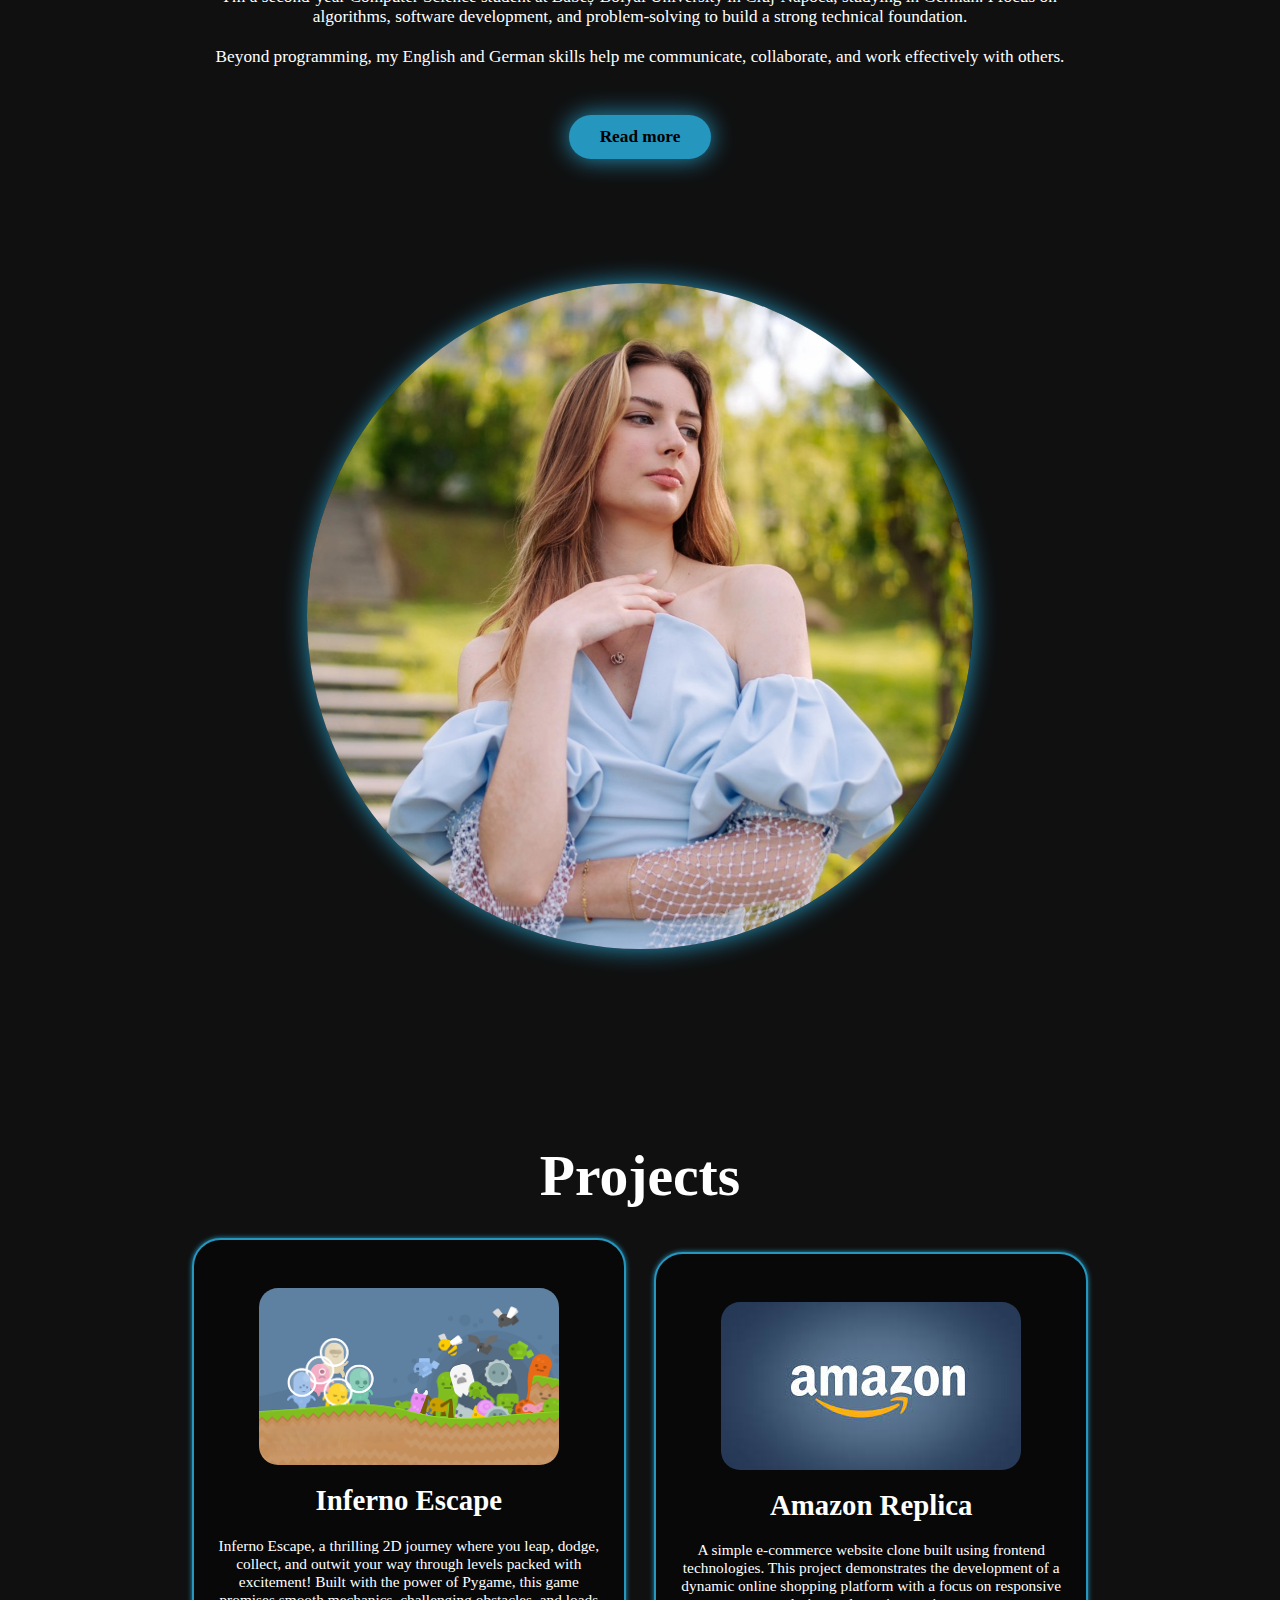
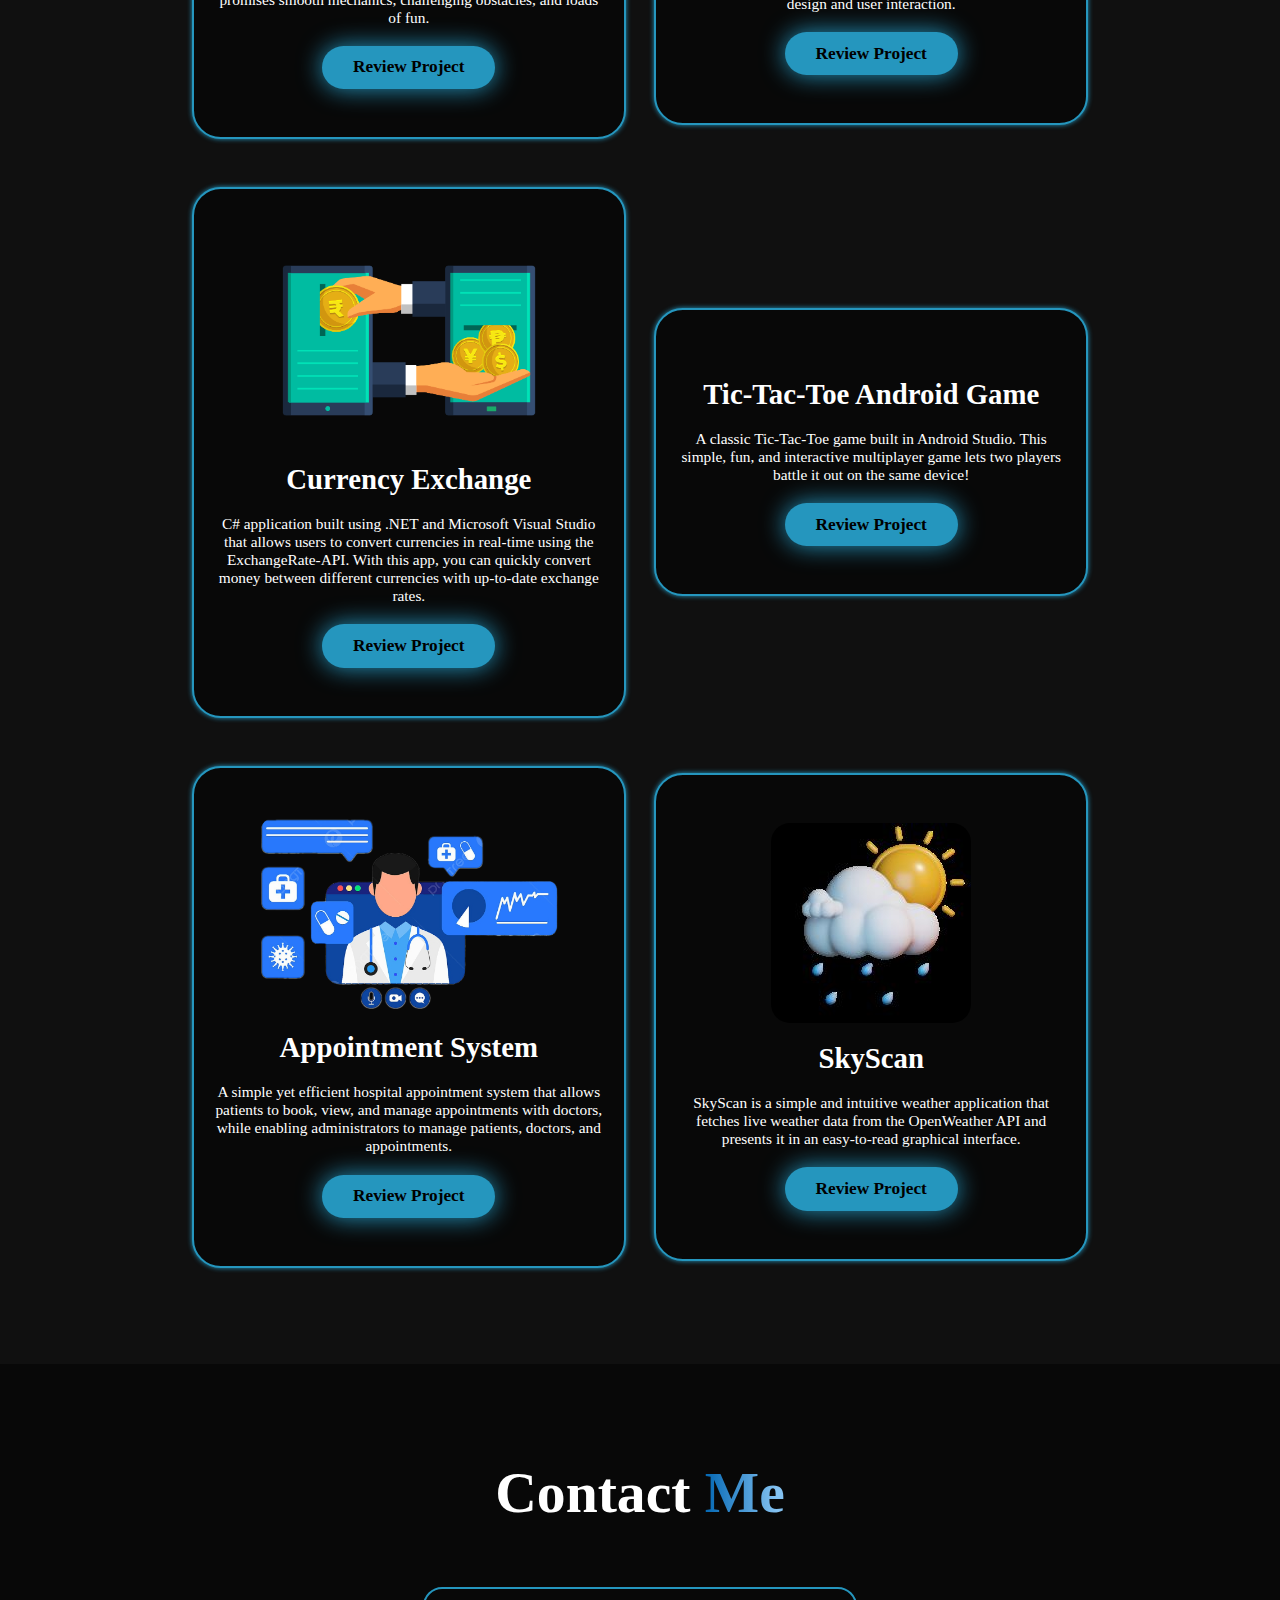
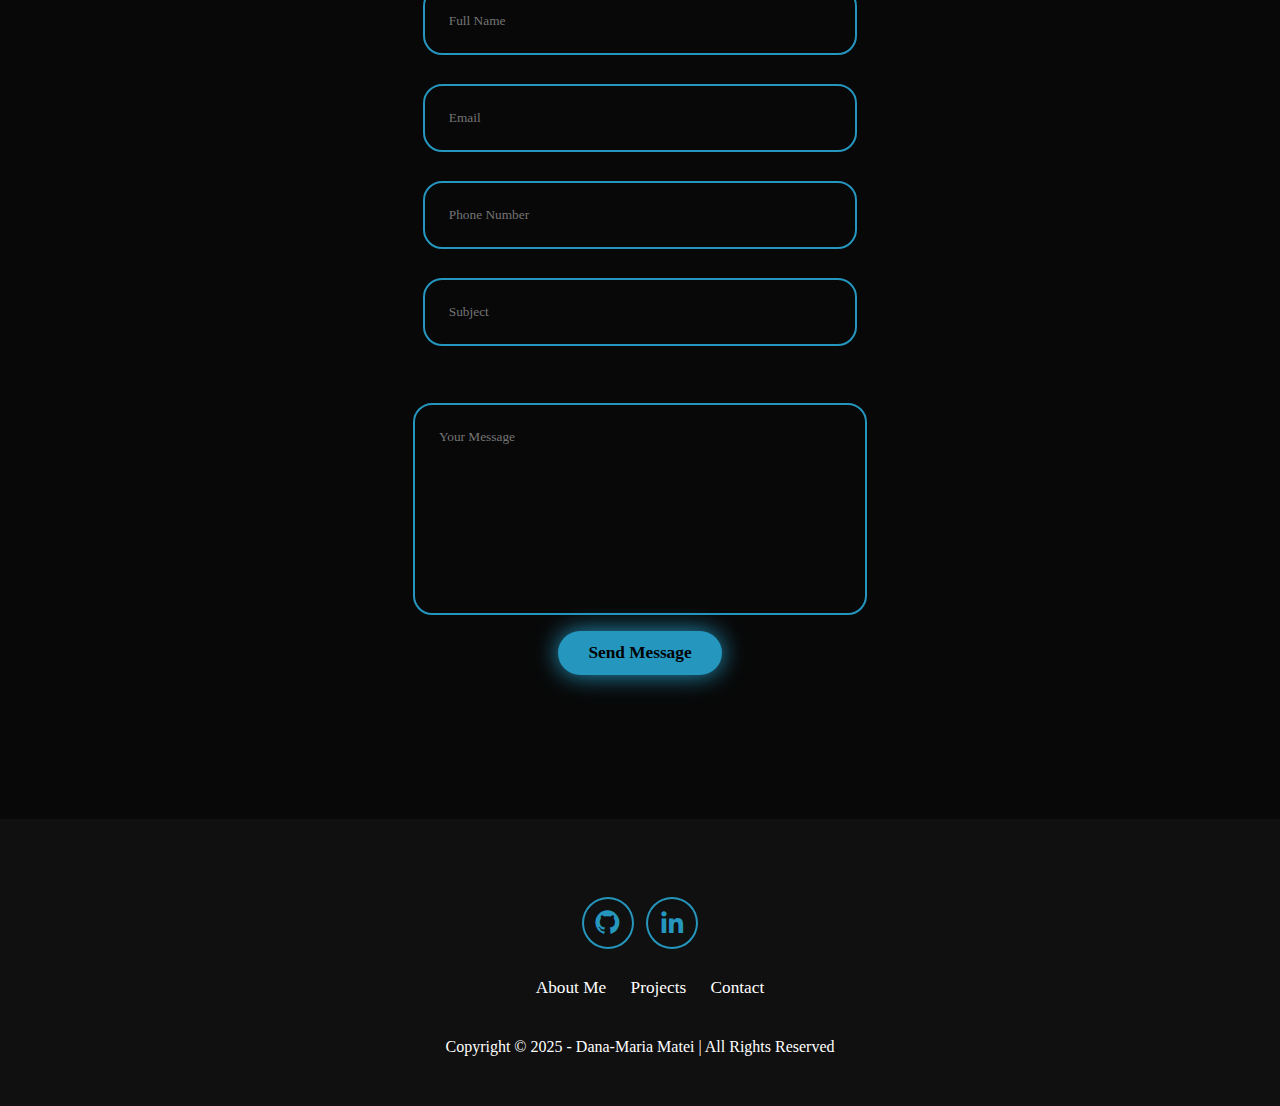
==== commit 094f4cd0: "Add projects info and images" ====
--- a/index.html
+++ b/index.html
@@ -80,45 +80,45 @@
       <div class="projects-box">
 
         <div class="project-card">
-          <img src="images/project1.png" alt="">
-          <h3>Project 1</h3>
-          <p>-- project 1 info --</p>
-          <div class="btn">Review Project</div>
+          <img src="images/inferno-escape.png" alt="">
+          <h3>Inferno Escape</h3>
+          <p>Inferno Escape, a thrilling 2D journey where you leap, dodge, collect, and outwit your way through levels packed with excitement! Built with the power of Pygame, this game promises smooth mechanics, challenging obstacles, and loads of fun.</p>
+          <div class="btn" onclick="window.open('https://github.com/Danamat07/platformer_game', '_blank')">Review Project</div>
         </div>
 
         <div class="project-card">
-          <img src="images/project2.png" alt="">
-          <h3>Project 2</h3>
-          <p>-- project 2 info --</p>
-          <div class="btn">Review Project</div>
+          <img src="images/amazon.jfif" alt="">
+          <h3>Amazon Replica</h3>
+          <p>A simple e-commerce website clone built using frontend technologies. This project demonstrates the development of a dynamic online shopping platform with a focus on responsive design and user interaction.</p>
+          <div class="btn" onclick="window.open('https://danamat07.github.io/Amazon-replica/amazon.html', '_blank')">Review Project</div>
         </div>
 
         <div class="project-card">
-          <img src="images/project3.png" alt="">
-          <h3>Project 3</h3>
-          <p>-- project 3 info --</p>
-          <div class="btn">Review Project</div>
+          <img src="images/currency-exchange.png" alt="">
+          <h3>Currency Exchange</h3>
+          <p>C# application built using .NET and Microsoft Visual Studio that allows users to convert currencies in real-time using the ExchangeRate-API. With this app, you can quickly convert money between different currencies with up-to-date exchange rates.</p>
+          <div class="btn" onclick="window.open('https://github.com/Danamat07/Currency_exchange', '_blank')">Review Project</div>
         </div>
 
         <div class="project-card">
-          <img src="images/project4.png" alt="">
-          <h3>Project 4</h3>
-          <p>-- project 4 info --</p>
-          <div class="btn">Review Project</div>
+          <img src="images/tic-tac-toe.JPG" alt="">
+          <h3>Tic-Tac-Toe Android Game</h3>
+          <p>A classic Tic-Tac-Toe game built in Android Studio. This simple, fun, and interactive multiplayer game lets two players battle it out on the same device!</p>
+          <div class="btn" onclick="window.open('https://github.com/Danamat07/TicTacToe_Android_App.git', '_blank')">Review Project</div>
         </div>
 
         <div class="project-card">
-          <img src="images/project5.png" alt="">
-          <h3>Project 5</h3>
-          <p>-- project 5 info --</p>
-          <div class="btn">Review Project</div>
+          <img src="images//appointment-system.png" alt="">
+          <h3>Appointment System</h3>
+          <p>A simple yet efficient hospital appointment system that allows patients to book, view, and manage appointments with doctors, while enabling administrators to manage patients, doctors, and appointments.</p>
+          <div class="btn" onclick="window.open('https://github.com/Danamat07/Hospital_Appointment_System', '_blank')">Review Project</div>
         </div>
 
         <div class="project-card">
-          <img src="images/project6.png" alt="">
-          <h3>Project 6</h3>
-          <p>-- project 6 info --</p>
-          <div class="btn">Review Project</div>
+          <img src="images/sky-scan.jpg" alt="">
+          <h3>SkyScan</h3>
+          <p>SkyScan is a simple and intuitive weather application that fetches live weather data from the OpenWeather API and presents it in an easy-to-read graphical interface.</p>
+          <div class="btn" onclick="window.open('https://github.com/Danamat07/SkyScan', '_blank')">Review Project</div>
         </div>
 
       </div>
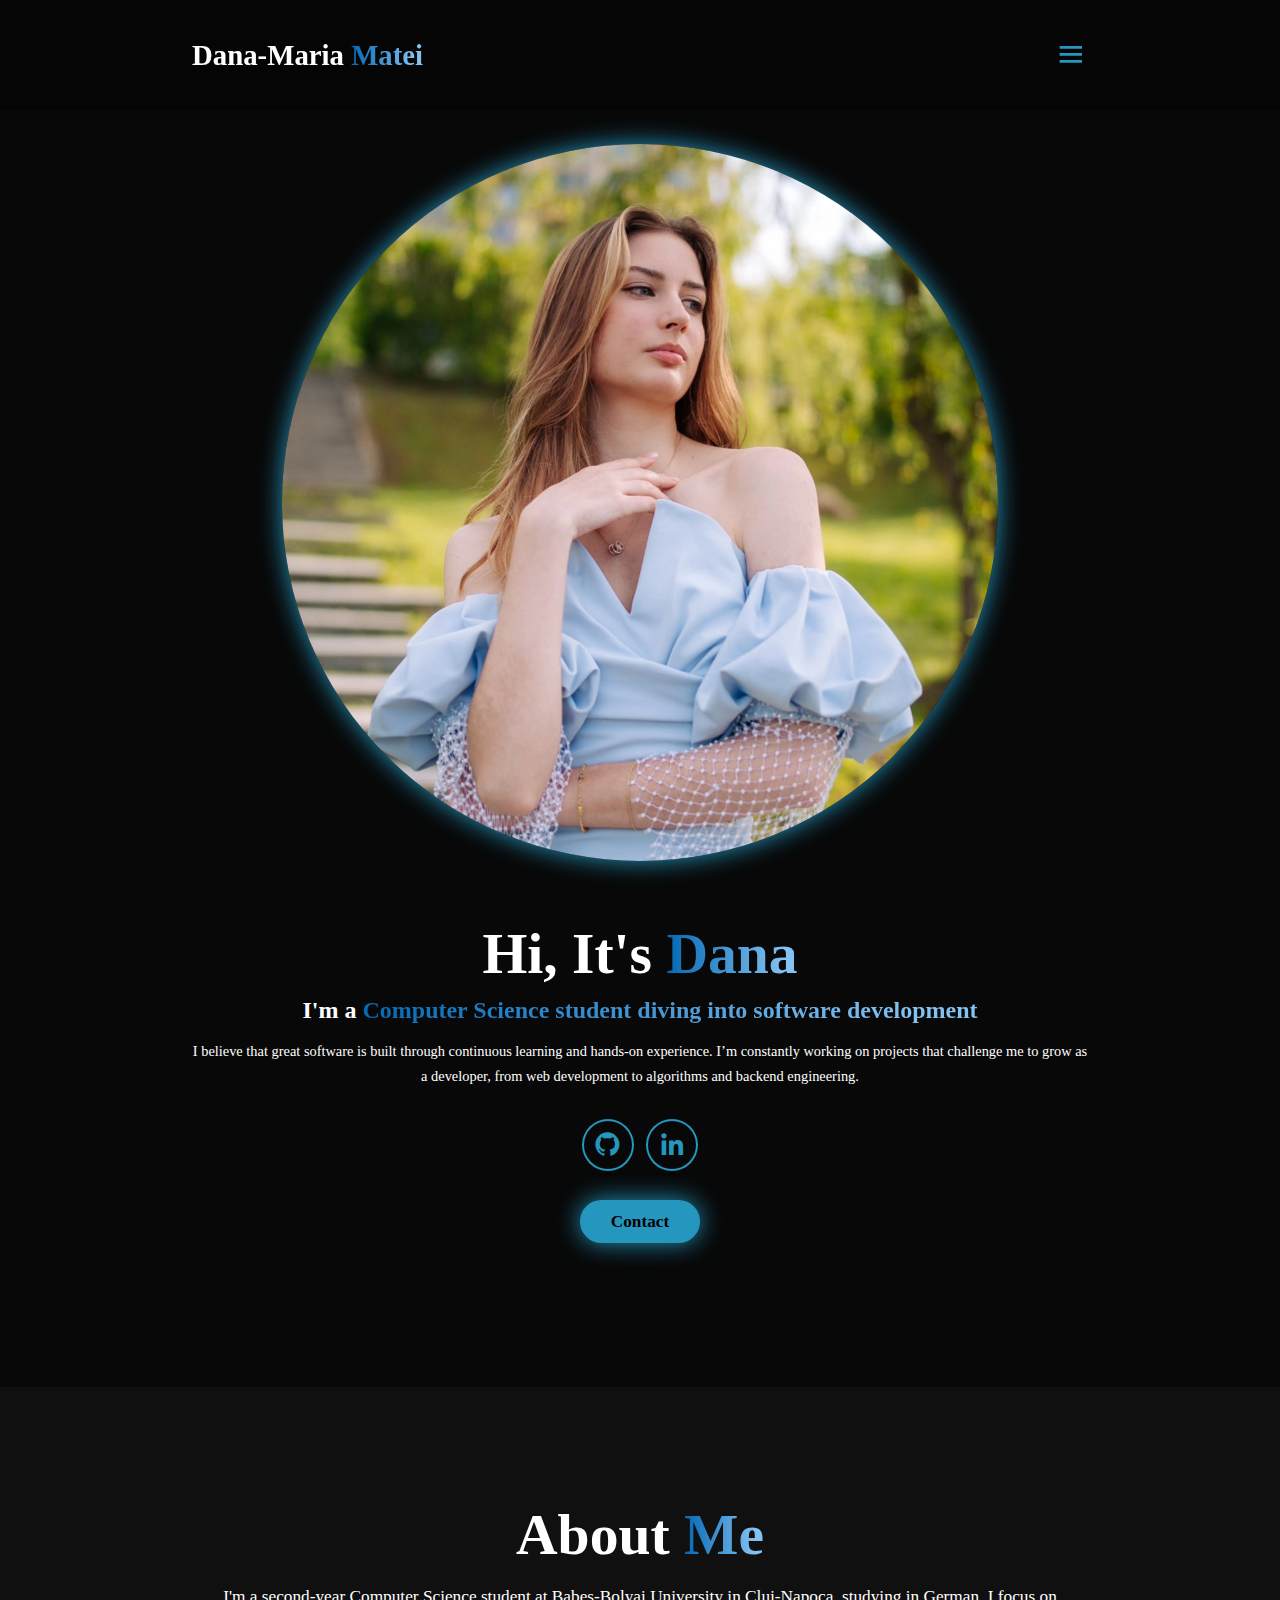
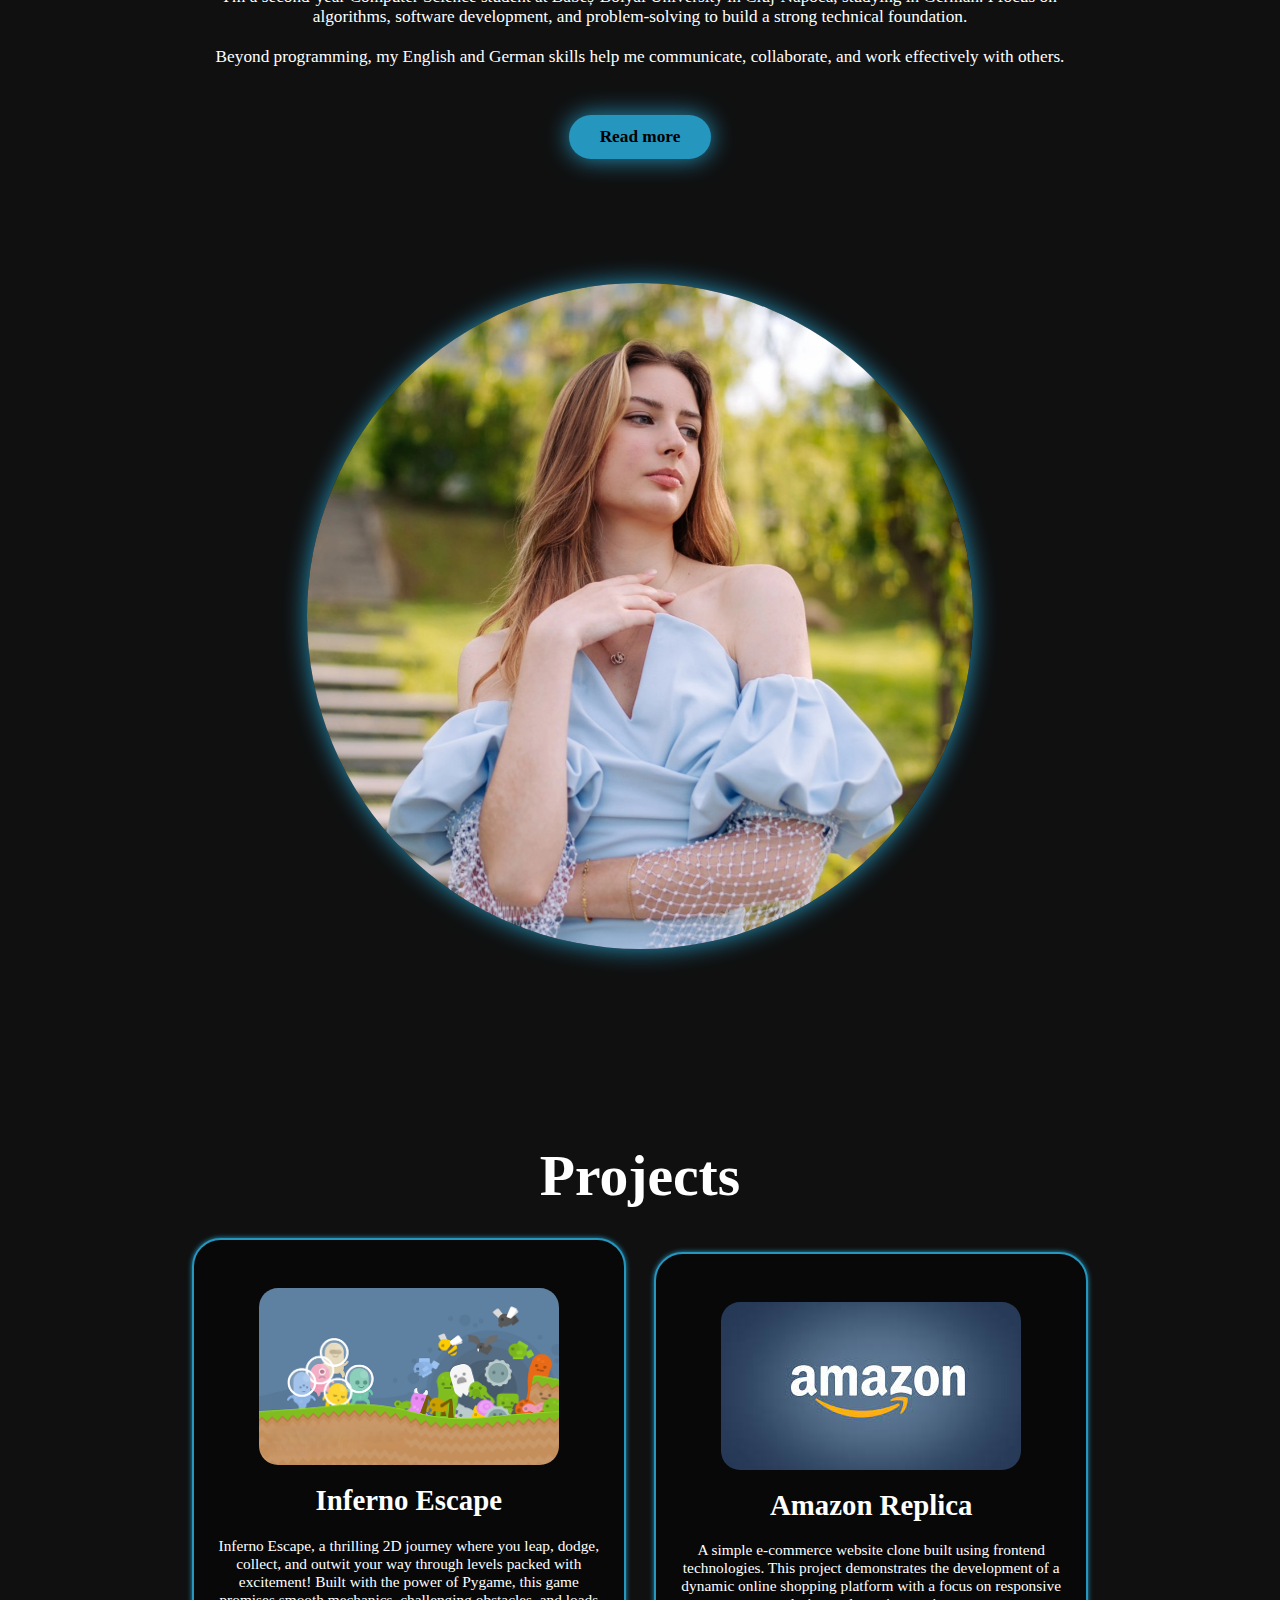
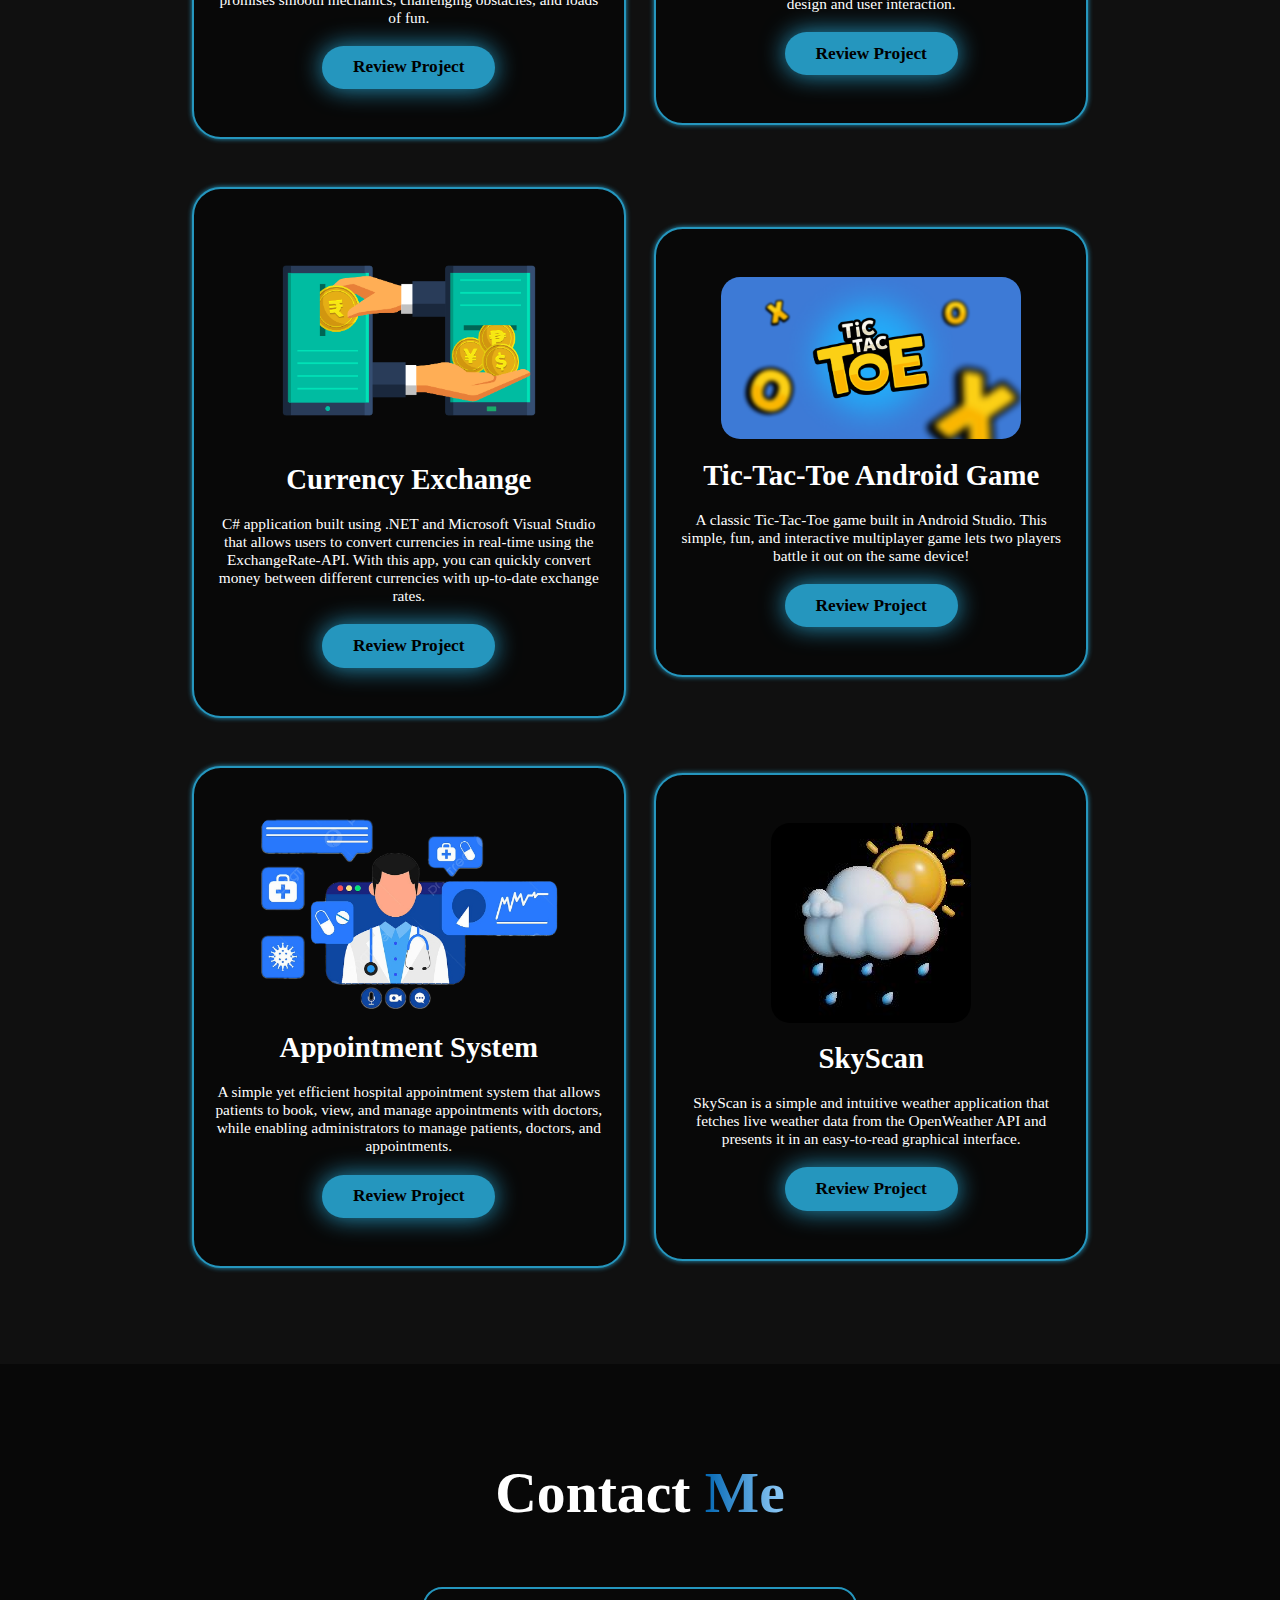
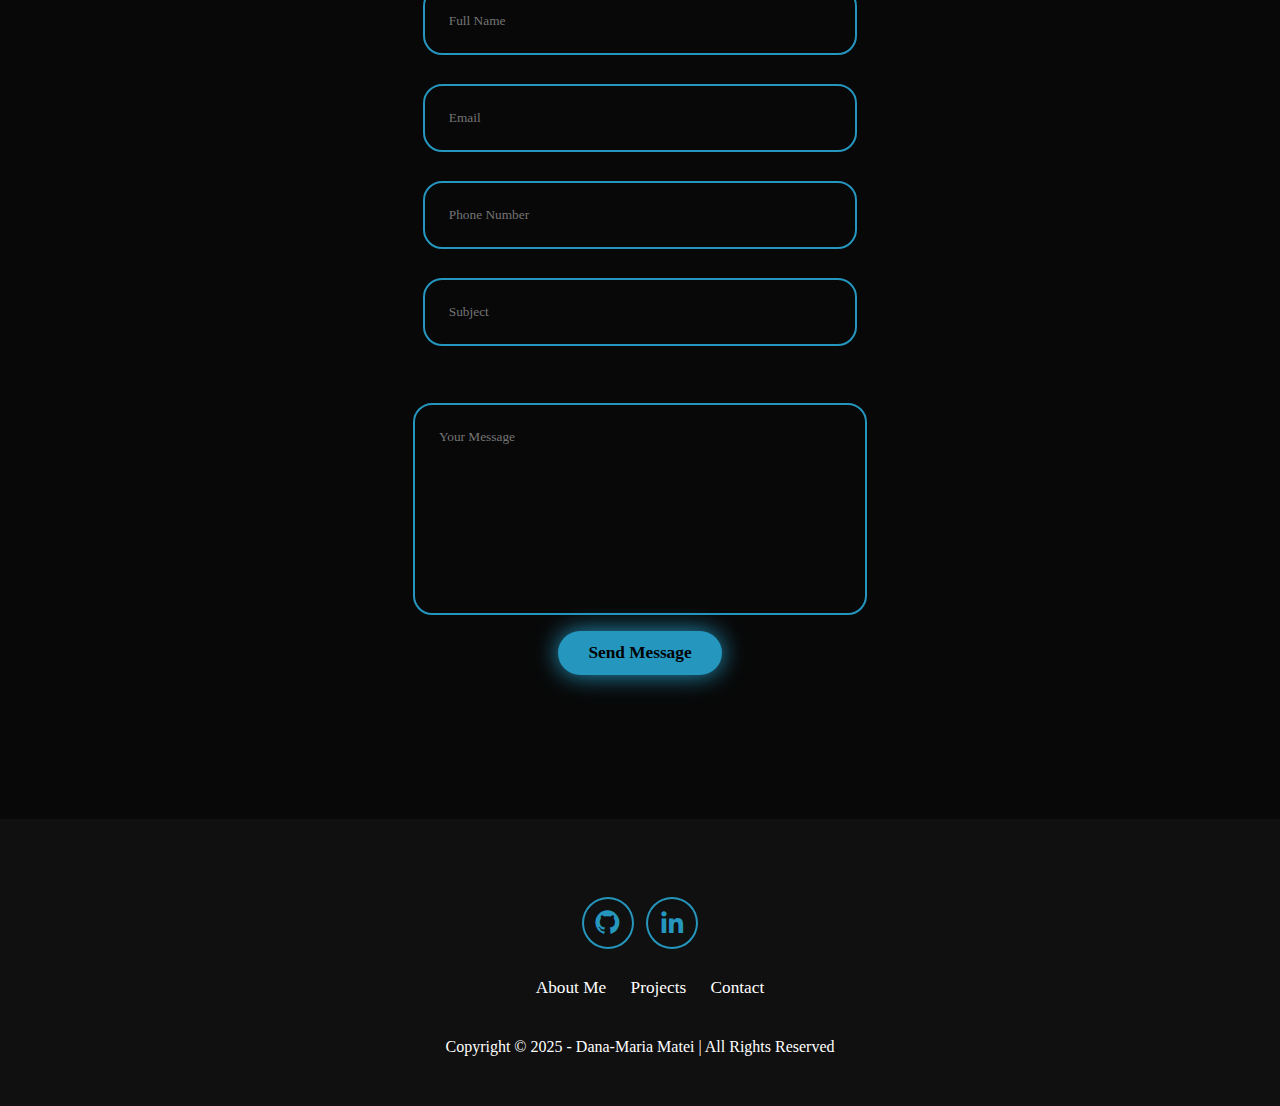
==== commit 0ebd133c: "Fix bug" ====
--- a/index.html
+++ b/index.html
@@ -69,7 +69,7 @@
 
         <p>Beyond programming, my English and German skills help me communicate, collaborate, and work effectively with others.</p>
 
-        <a href="#" class="btn">Read more</a>
+        <a href="read-more.html" class="btn">Read more</a>
       </div>
 
     </section>
@@ -101,7 +101,7 @@
         </div>
 
         <div class="project-card">
-          <img src="images/tic-tac-toe.JPG" alt="">
+          <img src="images/tic-tac-toe.png" alt="">
           <h3>Tic-Tac-Toe Android Game</h3>
           <p>A classic Tic-Tac-Toe game built in Android Studio. This simple, fun, and interactive multiplayer game lets two players battle it out on the same device!</p>
           <div class="btn" onclick="window.open('https://github.com/Danamat07/TicTacToe_Android_App.git', '_blank')">Review Project</div>
--- a/style.css
+++ b/style.css
@@ -384,4 +384,57 @@
   .contact form{
     flex-direction: column;
   }
+}
+
+.more-info {
+  display: flex;
+  align-items: center;
+  justify-content: center;
+  gap: 15rem;
+}
+.more-info h1{
+  margin-top: 1.5rem;
+  font-size: 4rem;
+}
+.more-info h2{
+  margin-top: 1.5rem;
+  font-size: 3rem;
+}
+.read-more-content {
+  display: flex;
+  flex-direction: column;
+  align-items: flex-start;
+  text-align: left;
+}
+.read-more-content p{
+  text-align: left;
+  margin-top: 1rem;
+  font-size: 1.8rem;
+}
+.more-info .home-img img{
+  width: 32vw;
+  border-radius: 50%;
+  box-shadow: 0 0 25px var(--main-color);
+  transition: 0.4s ease-in-out;
+}
+.more-info .home-img img:hover{
+  box-shadow: 0 0 25px var(--main-color),
+              0 0 50px var(--main-color),
+              0 0 100px var(--main-color);
+}
+.technologies{
+  text-align: center;
+  font-size: 2rem;
+  margin-top: -20rem;
+}
+.technologies p{
+  text-align: center;
+  margin-top: 1rem;
+  font-size: 2rem;
+}
+.technologies h2{
+  text-align: center;
+  margin-top: 2rem;
+  margin-bottom: 2rem;
+  font-size: 3rem;
 }